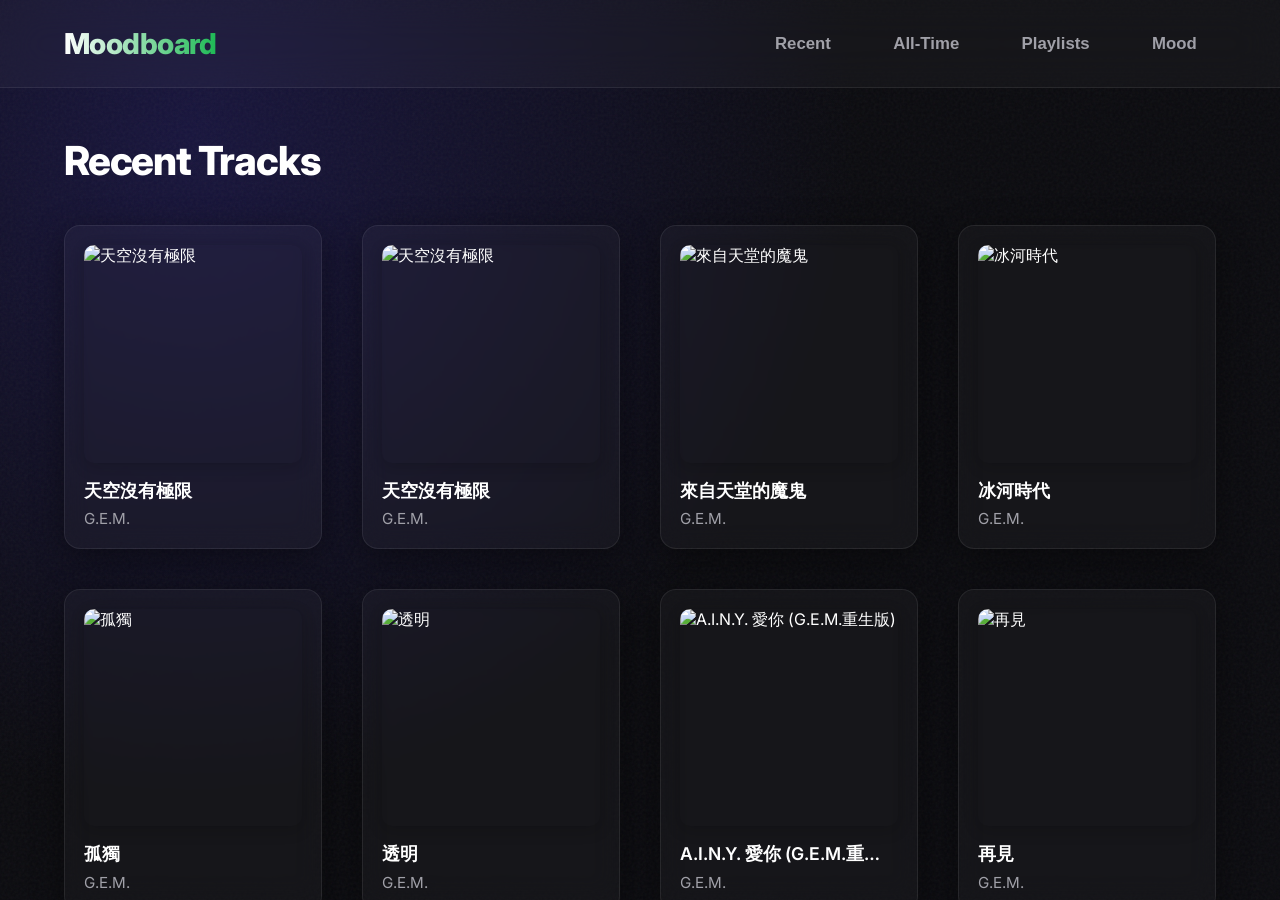
==== index.html @ 0df0f45b "Automated update of index.html" ====
<!DOCTYPE html>
<html lang="en">
<head>
    <meta charset="UTF-8">
    <meta name="viewport" content="width=device-width, initial-scale=1.0">
    <title>Spotify Moodboard</title>
    <link rel="preconnect" href="https://fonts.googleapis.com">
    <link rel="preconnect" href="https://fonts.gstatic.com" crossorigin>
    <link href="https://fonts.googleapis.com/css2?family=Bricolage+Grotesque:opsz,wght@12..96,800&family=Inter:wght@300;400;600;800&display=swap" rel="stylesheet">
    <link rel="stylesheet" href="styles.css">
</head>
<body>
    <div id="aura-bg" class="aura-bg"></div>
    <div class="noise-overlay"></div>

    <div class="app-container">
        <header class="glass-header">
            <h1>Moodboard</h1>
            <nav class="nav-links">
                <button onclick="scrollToSection('recent')">Recent</button>
                <button onclick="scrollToSection('all-time')">All-Time</button>
                <button onclick="scrollToSection('playlists')">Playlists</button>
                <button onclick="scrollToSection('mood')" class="mood-btn">Mood</button>
            </nav>
        </header>

        <main class="carousel-container" id="carousel" onscroll="handleScroll()">
            <!-- Recent Tracks Section -->
            <section class="carousel-section" id="recent">
                <div class="section-content">
                    <h2 class="section-title">Recent Tracks</h2>
                    <div class="grid-container">
                        
                        <a href="https://open.spotify.com/track/4nivAUgvOrWdkv44kjAlxs" target="_blank" class="card glass-card">
                            <div class="card-image">
                                <img src="https://i.scdn.co/image/ab67616d0000b27315d9f5476654a45b1437bd41" alt="天空沒有極限">
                            </div>
                            <div class="card-info">
                                <h3>天空沒有極限</h3>
                                <p>G.E.M.</p>
                            </div>
                        </a>
                        
                        <a href="https://open.spotify.com/track/4nivAUgvOrWdkv44kjAlxs" target="_blank" class="card glass-card">
                            <div class="card-image">
                                <img src="https://i.scdn.co/image/ab67616d0000b27315d9f5476654a45b1437bd41" alt="天空沒有極限">
                            </div>
                            <div class="card-info">
                                <h3>天空沒有極限</h3>
                                <p>G.E.M.</p>
                            </div>
                        </a>
                        
                        <a href="https://open.spotify.com/track/0g2XnkKghVN22yze1gTJzl" target="_blank" class="card glass-card">
                            <div class="card-image">
                                <img src="https://i.scdn.co/image/ab67616d0000b273a40897c721bbc3afded61669" alt="來自天堂的魔鬼">
                            </div>
                            <div class="card-info">
                                <h3>來自天堂的魔鬼</h3>
                                <p>G.E.M.</p>
                            </div>
                        </a>
                        
                        <a href="https://open.spotify.com/track/5wavgUwXeiMoFal1h1AC05" target="_blank" class="card glass-card">
                            <div class="card-image">
                                <img src="https://i.scdn.co/image/ab67616d0000b27315d9f5476654a45b1437bd41" alt="冰河時代">
                            </div>
                            <div class="card-info">
                                <h3>冰河時代</h3>
                                <p>G.E.M.</p>
                            </div>
                        </a>
                        
                        <a href="https://open.spotify.com/track/4blXmxKAgbQwMu3A6jVdEF" target="_blank" class="card glass-card">
                            <div class="card-image">
                                <img src="https://i.scdn.co/image/ab67616d0000b273739572111dcc1fd453ce5849" alt="孤獨">
                            </div>
                            <div class="card-info">
                                <h3>孤獨</h3>
                                <p>G.E.M.</p>
                            </div>
                        </a>
                        
                        <a href="https://open.spotify.com/track/6cCHHwJAI4TEF1eukFeR97" target="_blank" class="card glass-card">
                            <div class="card-image">
                                <img src="https://i.scdn.co/image/ab67616d0000b273a86c7932c5072d2221907af1" alt="透明">
                            </div>
                            <div class="card-info">
                                <h3>透明</h3>
                                <p>G.E.M.</p>
                            </div>
                        </a>
                        
                        <a href="https://open.spotify.com/track/4uGve3vqfumnGsUMtnGumr" target="_blank" class="card glass-card">
                            <div class="card-image">
                                <img src="https://i.scdn.co/image/ab67616d0000b27322801140a531d76dde7739fd" alt="A.I.N.Y. 愛你 (G.E.M.重生版)">
                            </div>
                            <div class="card-info">
                                <h3>A.I.N.Y. 愛你 (G.E.M.重生版)</h3>
                                <p>G.E.M.</p>
                            </div>
                        </a>
                        
                        <a href="https://open.spotify.com/track/5UAGQJmL7Rn4gn7wlkMyqS" target="_blank" class="card glass-card">
                            <div class="card-image">
                                <img src="https://i.scdn.co/image/ab67616d0000b273a40897c721bbc3afded61669" alt="再見">
                            </div>
                            <div class="card-info">
                                <h3>再見</h3>
                                <p>G.E.M.</p>
                            </div>
                        </a>
                        
                        <a href="https://open.spotify.com/track/0MwakDDtNpaMIOmhgvOjtR" target="_blank" class="card glass-card">
                            <div class="card-image">
                                <img src="https://i.scdn.co/image/ab67616d0000b273a40897c721bbc3afded61669" alt="於是">
                            </div>
                            <div class="card-info">
                                <h3>於是</h3>
                                <p>G.E.M.</p>
                            </div>
                        </a>
                        
                        <a href="https://open.spotify.com/track/5wavgUwXeiMoFal1h1AC05" target="_blank" class="card glass-card">
                            <div class="card-image">
                                <img src="https://i.scdn.co/image/ab67616d0000b27315d9f5476654a45b1437bd41" alt="冰河時代">
                            </div>
                            <div class="card-info">
                                <h3>冰河時代</h3>
                                <p>G.E.M.</p>
                            </div>
                        </a>
                        
                    </div>
                </div>
            </section>

            <!-- All-Time Top Tracks Section -->
            <section class="carousel-section" id="all-time">
                <div class="section-content">
                    <h2 class="section-title">All-Time Top Tracks</h2>
                    <div class="grid-container">
                        
                        <a href="https://open.spotify.com/track/1QZ8hDP1vzPzTRifom6rck" target="_blank" class="card glass-card">
                            <div class="card-image">
                                <img src="https://i.scdn.co/image/ab67616d0000b273cdca5324ac76110155df84fc" alt="这世界很美的吧">
                            </div>
                            <div class="card-info">
                                <h3>这世界很美的吧</h3>
                                <p>Zyboy忠宇</p>
                            </div>
                        </a>
                        
                        <a href="https://open.spotify.com/track/6cCHHwJAI4TEF1eukFeR97" target="_blank" class="card glass-card">
                            <div class="card-image">
                                <img src="https://i.scdn.co/image/ab67616d0000b273a86c7932c5072d2221907af1" alt="透明">
                            </div>
                            <div class="card-info">
                                <h3>透明</h3>
                                <p>G.E.M.</p>
                            </div>
                        </a>
                        
                        <a href="https://open.spotify.com/track/3dqQdr919LAhEqn8J1PQ6G" target="_blank" class="card glass-card">
                            <div class="card-image">
                                <img src="https://i.scdn.co/image/ab67616d0000b273d577bf29e957d95eb82405bb" alt="STRANGER I KNOW">
                            </div>
                            <div class="card-info">
                                <h3>STRANGER I KNOW</h3>
                                <p>AJ Vitanza</p>
                            </div>
                        </a>
                        
                        <a href="https://open.spotify.com/track/59IZjbjihzu5wbWKQa3tKS" target="_blank" class="card glass-card">
                            <div class="card-image">
                                <img src="https://i.scdn.co/image/ab67616d0000b2733275d8cfc2a447941ffc600d" alt="desire">
                            </div>
                            <div class="card-info">
                                <h3>desire</h3>
                                <p>bixby</p>
                            </div>
                        </a>
                        
                        <a href="https://open.spotify.com/track/65Wzl9VIDmbFULck1mHWub" target="_blank" class="card glass-card">
                            <div class="card-image">
                                <img src="https://i.scdn.co/image/ab67616d0000b2730fd500b71aa1c90f24817d9c" alt="Rewind">
                            </div>
                            <div class="card-info">
                                <h3>Rewind</h3>
                                <p>高爾宣 OSN</p>
                            </div>
                        </a>
                        
                        <a href="https://open.spotify.com/track/0ryeI8PfGEUoddOf60hh6E" target="_blank" class="card glass-card">
                            <div class="card-image">
                                <img src="https://i.scdn.co/image/ab67616d0000b273256a1e707c4b75c237f127b6" alt="連名帶姓">
                            </div>
                            <div class="card-info">
                                <h3>連名帶姓</h3>
                                <p>en王翊恩</p>
                            </div>
                        </a>
                        
                        <a href="https://open.spotify.com/track/0KWnRv3wxjltYVB3MqjNd2" target="_blank" class="card glass-card">
                            <div class="card-image">
                                <img src="https://i.scdn.co/image/ab67616d0000b273643c4fb91404d250686fa4ed" alt="Without You">
                            </div>
                            <div class="card-info">
                                <h3>Without You</h3>
                                <p>高爾宣 OSN</p>
                            </div>
                        </a>
                        
                        <a href="https://open.spotify.com/track/3pbCk3qgT9IJaEedLlFD5c" target="_blank" class="card glass-card">
                            <div class="card-image">
                                <img src="https://i.scdn.co/image/ab67616d0000b2733f2224d43b6407c276c093f1" alt="Lost">
                            </div>
                            <div class="card-info">
                                <h3>Lost</h3>
                                <p>Keenan Te</p>
                            </div>
                        </a>
                        
                        <a href="https://open.spotify.com/track/6h0fb9hJDFi1RW4lrLs0r0" target="_blank" class="card glass-card">
                            <div class="card-image">
                                <img src="https://i.scdn.co/image/ab6742d3000053b76321b58bd69591fd1fdb5b5a" alt="你沒等我去的舊金山 - Acoustic">
                            </div>
                            <div class="card-info">
                                <h3>你沒等我去的舊金山 - Acoustic</h3>
                                <p>Patrick Brasca, 陳華</p>
                            </div>
                        </a>
                        
                        <a href="https://open.spotify.com/track/4OAuvHryIVv4kMDNSLuPt6" target="_blank" class="card glass-card">
                            <div class="card-image">
                                <img src="https://i.scdn.co/image/ab67616d0000b273318443aab3531a0558e79a4d" alt="Red (Taylor's Version)">
                            </div>
                            <div class="card-info">
                                <h3>Red (Taylor's Version)</h3>
                                <p>Taylor Swift</p>
                            </div>
                        </a>
                        
                    </div>
                </div>
            </section>

            <!-- Playlists Section -->
            <section class="carousel-section" id="playlists">
                <div class="section-content">
                    <div class="section-header" style="display: flex; justify-content: space-between; align-items: center; margin-bottom: 2.5rem;">
                        <h2 class="section-title" style="margin-bottom: 0;">Your Playlists</h2>
                        <label class="toggle-switch-container">
                            <input type="checkbox" id="toggle-third-party" checked onchange="toggleThirdPartyPlaylists()">
                            <div class="toggle-switch"></div>
                            <span>Show Third-Party Playlists</span>
                        </label>
                    </div>
                    <div class="grid-container">
                        
                        <a href="https://open.spotify.com/playlist/5zNJXTTTScXoWbdfD6grqV" target="_blank" class="card glass-card playlist-card ">
                            <div class="card-image">
                                <img src="https://mosaic.scdn.co/640/ab67616d00001e02387444ab2fc1f08dfe7915abab67616d00001e0240d7efd2594a2b6bda60ea18ab67616d00001e026034eda385497f614778f457ab67616d00001e02e467a8e8d7b0aa92d354aa75" alt="4min/km">
                            </div>
                            <div class="card-info">
                                <h3>4min/km</h3>
                                <p>lamkaiyi</p> 
                            </div>
                        </a>
                        
                        <a href="https://open.spotify.com/playlist/0d4PRVtcxAWag46q2fWEqZ" target="_blank" class="card glass-card playlist-card ">
                            <div class="card-image">
                                <img src="https://mosaic.scdn.co/640/ab67616d00001e020605b04d283f4e1012396476ab67616d00001e0216c2a04db9703982ceb2d21fab67616d00001e022cabe0989c63e41d9e26e9f0ab67616d00001e029f9f941d637e298723ba80b7" alt="Live Feels">
                            </div>
                            <div class="card-info">
                                <h3>Live Feels</h3>
                                <p>lamkaiyi</p> 
                            </div>
                        </a>
                        
                        <a href="https://open.spotify.com/playlist/6PycUxQWSpvTSQGP3aZpZ1" target="_blank" class="card glass-card playlist-card ">
                            <div class="card-image">
                                <img src="https://mosaic.scdn.co/640/ab67616d00001e02519839ca24ebd7d6f901858eab67616d00001e025915ddde841ef31fc238e1aaab67616d00001e0268d6c09625a0718ccaf98044ab67616d00001e02cab4454080893e5cba49d552" alt="Hoang">
                            </div>
                            <div class="card-info">
                                <h3>Hoang</h3>
                                <p>lamkaiyi</p> 
                            </div>
                        </a>
                        
                        <a href="https://open.spotify.com/playlist/0gv9fbCCrcRu02MN8RMHKd" target="_blank" class="card glass-card playlist-card third-party-playlist">
                            <div class="card-image">
                                <img src="https://mosaic.scdn.co/640/ab67616d00001e020758d814f7d712dc00eb77ceab67616d00001e021ab75f60a8d6cace39bed18aab67616d00001e029478c87599550dd73bfa7e02ab67616d00001e02b40c5f7f0452fd8ba5966da8" alt="My Shazam Tracks">
                            </div>
                            <div class="card-info">
                                <h3>My Shazam Tracks</h3>
                                <p>lamkaiyi</p> 
                            </div>
                        </a>
                        
                        <a href="https://open.spotify.com/playlist/2MjbxuSzpkp46Pgyn1liB9" target="_blank" class="card glass-card playlist-card ">
                            <div class="card-image">
                                <img src="https://mosaic.scdn.co/640/ab67616d00001e02991f42d615b6fc0a035d0355ab67616d00001e02ab7cd36fe2947ff6e5df1223ab67616d00001e02c608bba44cbcf7058c20cca9ab67616d00001e02cac40dde31b98cb4b327dbe5" alt="Chill vibes ">
                            </div>
                            <div class="card-info">
                                <h3>Chill vibes </h3>
                                <p>lamkaiyi</p> 
                            </div>
                        </a>
                        
                        <a href="https://open.spotify.com/playlist/4EDQpPOaTIlUYmHMgp1xHi" target="_blank" class="card glass-card playlist-card ">
                            <div class="card-image">
                                <img src="https://mosaic.scdn.co/640/ab67616d00001e021a2c11ab9c672a7cf59b52feab67616d00001e02665c61ab2c824f8fbbc2ab21ab67616d00001e026f8f16d23267562707565699ab67616d00001e02e47f7206df5903bfd66958b2" alt="😡">
                            </div>
                            <div class="card-info">
                                <h3>😡</h3>
                                <p>lamkaiyi</p> 
                            </div>
                        </a>
                        
                        <a href="https://open.spotify.com/playlist/4IhWopVN4LWRRZz99WCU4S" target="_blank" class="card glass-card playlist-card ">
                            <div class="card-image">
                                <img src="https://mosaic.scdn.co/640/ab67616d00001e02851dd40309621b0855f165e3ab67616d00001e029d53c77738a9a997c82db315ab67616d00001e02a28dbf237f9ed44a919ab4e7ab67616d00001e02e15f76556627e29800946fc0" alt="Feels">
                            </div>
                            <div class="card-info">
                                <h3>Feels</h3>
                                <p>lamkaiyi</p> 
                            </div>
                        </a>
                        
                        <a href="https://open.spotify.com/playlist/0qsZoOTCR73lr8t2vKb38P" target="_blank" class="card glass-card playlist-card ">
                            <div class="card-image">
                                <img src="https://mosaic.scdn.co/640/ab67616d00001e0205e895059be31891a3e0f01dab67616d00001e021e7c1f167d1a6fdd2d8cab10ab67616d00001e02a3ce9a779e12c842f77ad60eab67616d00001e02d8e5c2ba79fbc0b700662a1c" alt="chinese songs ">
                            </div>
                            <div class="card-info">
                                <h3>chinese songs </h3>
                                <p>lamkaiyi</p> 
                            </div>
                        </a>
                        
                        <a href="https://open.spotify.com/playlist/1YUvp7w9Z5qe75X0q29Tfp" target="_blank" class="card glass-card playlist-card ">
                            <div class="card-image">
                                <img src="https://mosaic.scdn.co/640/ab67616d00001e024ca8d06b996fb365b62d3d9cab67616d00001e026a1cba0e39d52540add955c6ab67616d00001e02956043cfb058f0be93022267ab67616d00001e02b574d4c9929a31926d5faf1b" alt="GYM ">
                            </div>
                            <div class="card-info">
                                <h3>GYM </h3>
                                <p>lamkaiyi</p> 
                            </div>
                        </a>
                        
                        <a href="https://open.spotify.com/playlist/6GC8aas0uMcFNN1tuCSsWp" target="_blank" class="card glass-card playlist-card ">
                            <div class="card-image">
                                <img src="https://mosaic.scdn.co/640/ab67616d00001e022c0e1e9e1fd1e7b132da1606ab67616d00001e0236b5099b9e614214f6919bd9ab67616d00001e02455cc3060b25c1f0015269feab67616d00001e02b9cff3f017498dd08950775c" alt="Tings">
                            </div>
                            <div class="card-info">
                                <h3>Tings</h3>
                                <p>lamkaiyi</p> 
                            </div>
                        </a>
                        
                    </div>
                </div>
            </section>

            <!-- Mood Section -->
            <section class="carousel-section" id="mood">
                <div class="section-content mood-content">
                    <div class="mood-selector">
                        <h2 class="section-title">Recent Tracks</h2>
                    </div>

                    <div class="mood-display">
                        <h2 id="mood-percentage" class="mood-percentage">0%</h2>
                        <h3 id="mood-name" class="mood-name">UNKNOWN</h3>
                        <div id="mood-bars" class="mood-bars">
                            <!-- Bars generated via JS -->
                        </div>
                    </div>
                </div>
            </section>
        </main>
    </div>

    <script>
        const moodData = {"recent": {"dominant": "Happy", "colors": ["#FFB703", "#FB8500"], "percentages": {"Happy": 100, "Chill": 0, "Sad": 0, "Angry": 0}, "max_percentage": 100}};

        function scrollToSection(id) {
            const container = document.getElementById('carousel');
            const section = document.getElementById(id);
            if(container && section) {
                container.scrollTo({
                    left: section.offsetLeft,
                    behavior: 'smooth'
                });
            }
        }

        function toggleThirdPartyPlaylists() {
            const checkbox = document.getElementById('toggle-third-party');
            const thirdPartyCards = document.querySelectorAll('.third-party-playlist');
            thirdPartyCards.forEach(card => {
                if (checkbox.checked) {
                    card.style.display = '';
                } else {
                    card.style.display = 'none';
                }
            });
        }

        function handleScroll() {
            const container = document.getElementById('carousel');
            const moodSection = document.getElementById('mood');
            const auraBg = document.getElementById('aura-bg');
            
            // Check if we are viewing the mood section
            const scrollPos = container.scrollLeft + (container.clientWidth / 2);
            if (scrollPos >= moodSection.offsetLeft) {
                auraBg.classList.add('active');
            } else {
                auraBg.classList.remove('active');
            }
        }

        function updateMood() {
            const data = moodData['recent'];
            
            if (!data) return;

            const auraBg = document.getElementById('aura-bg');
            auraBg.style.setProperty('--aura-c1', data.colors[0]);
            auraBg.style.setProperty('--aura-c2', data.colors[1]);
            
            // Speed depends on emotion (Happy/Angry = fast, Sad/Chill = slow)
            if (data.dominant === 'Happy' || data.dominant === 'Angry') {
                auraBg.style.setProperty('--aura-speed', '4s');
            } else {
                auraBg.style.setProperty('--aura-speed', '12s');
            }

            const maxPct = data.max_percentage != null ? data.max_percentage : 0;
            document.getElementById('mood-percentage').innerText = `${maxPct}%`;
            document.getElementById('mood-name').innerText = (data.dominant || 'UNKNOWN').toUpperCase();

            // Render bars
            const barsContainer = document.getElementById('mood-bars');
            barsContainer.innerHTML = '';
            
            const emotions = ['Happy', 'Chill', 'Sad', 'Angry'];
            emotions.forEach(emo => {
                const pct = data.percentages[emo] || 0;
                const barWrapper = document.createElement('div');
                barWrapper.className = 'mood-bar-wrapper';
                
                const label = document.createElement('span');
                label.innerText = emo.toUpperCase();
                
                const track = document.createElement('div');
                track.className = 'mood-bar-track';
                
                const fill = document.createElement('div');
                fill.className = 'mood-bar-fill';
                fill.style.width = `${pct}%`;
                
                track.appendChild(fill);
                barWrapper.appendChild(label);
                barWrapper.appendChild(track);
                barsContainer.appendChild(barWrapper);
            });
        }

        // Initialize
        document.addEventListener('DOMContentLoaded', () => {
            updateMood();
        });
    </script>
</body>
</html>
---- styles.css ----
:root {
    --bg-color: #0b0b0f;
    --text-primary: #ffffff;
    --text-secondary: #a0a0a8;
    --accent-color: #1db954; /* Spotify green */
    --glass-bg: rgba(255, 255, 255, 0.03);
    --glass-border: rgba(255, 255, 255, 0.08);
    --glass-shadow: 0 8px 32px 0 rgba(0, 0, 0, 0.4);
}

* {
    box-sizing: border-box;
    margin: 0;
    padding: 0;
}

body {
    font-family: 'Inter', sans-serif;
    background-color: var(--bg-color);
    color: var(--text-primary);
    overflow: hidden; /* Lock viewport scroll */
    /* Subtle radial gradient for vibrant dark mode background */
    background: radial-gradient(circle at 15% 15%, #18153d 0%, #0b0b0f 50%, #0b0b0f 100%);
}

.app-container {
    display: flex;
    flex-direction: column;
    height: 100vh;
}

/* Glassmorphism Header */
.glass-header {
    display: flex;
    justify-content: space-between;
    align-items: center;
    padding: 1.5rem 4rem;
    background: var(--glass-bg);
    backdrop-filter: blur(20px);
    -webkit-backdrop-filter: blur(20px);
    border-bottom: 1px solid var(--glass-border);
    z-index: 10;
}

.glass-header h1 {
    font-weight: 800;
    font-size: 1.8rem;
    background: linear-gradient(90deg, #fff, var(--accent-color));
    -webkit-background-clip: text;
    -webkit-text-fill-color: transparent;
    letter-spacing: -0.02em;
}

.nav-links {
    display: flex;
    gap: 1.5rem;
}

.nav-links button {
    background: transparent;
    border: none;
    color: var(--text-secondary);
    font-size: 1.05rem;
    font-weight: 600;
    cursor: pointer;
    padding: 0.6rem 1.2rem;
    border-radius: 20px;
    transition: all 0.3s ease;
}

.nav-links button:hover {
    color: var(--text-primary);
    background: rgba(255, 255, 255, 0.08);
}

/* Horizontal Scrolling Carousel */
.carousel-container {
    display: flex;
    flex: 1;
    overflow-x: auto;
    overflow-y: hidden;
    scroll-snap-type: x mandatory;
    scroll-behavior: smooth;
    scrollbar-width: none; /* Firefox */
    -ms-overflow-style: none; /* IE/Edge */
}

.carousel-container::-webkit-scrollbar {
    display: none; /* Chrome/Safari */
}

.carousel-section {
    min-width: 100vw;
    scroll-snap-align: start;
    display: flex;
    justify-content: center;
    position: relative;
    /* Section internal scrolling */
    overflow-y: auto;
    scrollbar-width: thin;
    scrollbar-color: var(--glass-border) transparent;
}

.section-content {
    width: 100%;
    max-width: 1400px;
    padding: 3rem 4rem 6rem;
}

.section-title {
    font-size: 2.5rem;
    font-weight: 800;
    margin-bottom: 2.5rem;
    letter-spacing: -0.03em;
}

/* Glassmorphic Cards Grid */
.grid-container {
    display: grid;
    grid-template-columns: repeat(auto-fill, minmax(240px, 1fr));
    gap: 2.5rem;
}

/* Card Styling & Hover Micro-animations */
.glass-card {
    text-decoration: none;
    color: inherit;
    background: var(--glass-bg);
    border: 1px solid var(--glass-border);
    border-radius: 16px;
    padding: 1.2rem;
    backdrop-filter: blur(12px);
    -webkit-backdrop-filter: blur(12px);
    box-shadow: var(--glass-shadow);
    transition: transform 0.4s cubic-bezier(0.175, 0.885, 0.32, 1.275), 
                box-shadow 0.4s ease, 
                border-color 0.4s ease;
    display: flex;
    flex-direction: column;
    gap: 1rem;
}

.glass-card:hover {
    transform: translateY(-12px) scale(1.02);
    box-shadow: 0 20px 40px rgba(29, 185, 84, 0.15);
    border-color: rgba(29, 185, 84, 0.4);
}

.card-image {
    width: 100%;
    aspect-ratio: 1 / 1;
    border-radius: 10px;
    overflow: hidden;
    position: relative;
    box-shadow: 0 4px 15px rgba(0, 0, 0, 0.2);
}

.card-image img {
    width: 100%;
    height: 100%;
    object-fit: cover;
    transition: transform 0.6s ease;
}

.glass-card:hover .card-image img {
    transform: scale(1.08);
}

.card-info {
    display: flex;
    flex-direction: column;
    gap: 0.4rem;
}

.card-info h3 {
    font-size: 1.1rem;
    font-weight: 600;
    white-space: nowrap;
    overflow: hidden;
    text-overflow: ellipsis;
}

.card-info p {
    font-size: 0.95rem;
    color: var(--text-secondary);
    white-space: nowrap;
    overflow: hidden;
    text-overflow: ellipsis;
}

/* Toggle Switch Styling */
.toggle-switch-container {
    display: flex;
    align-items: center;
    gap: 0.8rem;
    cursor: pointer;
    font-size: 0.95rem;
    color: var(--text-secondary);
    user-select: none;
    transition: color 0.3s ease;
}

.toggle-switch-container:hover {
    color: var(--text-primary);
}

.toggle-switch {
    position: relative;
    width: 46px;
    height: 24px;
    background: rgba(255, 255, 255, 0.1);
    border-radius: 12px;
    transition: background 0.3s ease;
    border: 1px solid var(--glass-border);
}

.toggle-switch::after {
    content: '';
    position: absolute;
    top: 2px;
    left: 2px;
    width: 18px;
    height: 18px;
    background: #fff;
    border-radius: 50%;
    transition: transform 0.3s cubic-bezier(0.175, 0.885, 0.32, 1.275);
}

input[type="checkbox"] {
    display: none;
}

input[type="checkbox"]:checked + .toggle-switch {
    background: var(--accent-color);
    border-color: var(--accent-color);
}

input[type="checkbox"]:checked + .toggle-switch::after {
    transform: translateX(22px);
}

/* Cinematic Aura Background */
.aura-bg {
    position: fixed;
    top: 0;
    left: 0;
    width: 100vw;
    height: 100vh;
    z-index: -2;
    opacity: 0;
    transition: opacity 1.5s ease, background-image 2s ease;
    background-image: radial-gradient(circle at 50% 50%, var(--aura-c1, #000) 0%, var(--aura-c2, #000) 50%, #0b0b0f 100%);
    filter: blur(80px);
    animation: aura-breathe var(--aura-speed, 8s) infinite alternate ease-in-out;
}
.aura-bg.active {
    opacity: 0.8;
}

@keyframes aura-breathe {
    0% { transform: scale(1) translate(0, 0); }
    100% { transform: scale(1.2) translate(5%, 5%); }
}

.noise-overlay {
    position: fixed;
    top: 0;
    left: 0;
    width: 100vw;
    height: 100vh;
    z-index: -1;
    opacity: 0.05;
    pointer-events: none;
    background-image: url("data:image/svg+xml,%3Csvg viewBox='0 0 400 400' xmlns='http://www.w3.org/2000/svg'%3E%3Cfilter id='noiseFilter'%3E%3CfeTurbulence type='fractalNoise' baseFrequency='0.8' numOctaves='3' stitchTiles='stitch'/%3E%3C/filter%3E%3Crect width='100%25' height='100%25' filter='url(%23noiseFilter)'/%3E%3C/svg%3E");
}

/* Mood UI Elements */
.mood-content {
    display: flex;
    flex-direction: column;
    align-items: center;
    justify-content: center;
    gap: 4rem;
    height: 100%;
    padding-top: 2rem;
}

.mood-selector {
    position: relative;
}

.mood-selector select {
    appearance: none;
    background: rgba(0, 0, 0, 0.4);
    border: 1px solid var(--glass-border);
    color: white;
    font-family: 'Inter', sans-serif;
    font-size: 1.1rem;
    font-weight: 600;
    padding: 0.8rem 3rem 0.8rem 1.5rem;
    border-radius: 30px;
    backdrop-filter: blur(10px);
    cursor: pointer;
    outline: none;
    transition: all 0.3s ease;
}

.mood-selector::after {
    content: '▼';
    position: absolute;
    right: 1.2rem;
    top: 50%;
    transform: translateY(-50%);
    pointer-events: none;
    font-size: 0.8rem;
    opacity: 0.7;
}

.mood-selector select:hover {
    background: rgba(255,255,255,0.1);
}

.mood-display {
    display: flex;
    flex-direction: column;
    align-items: center;
    gap: 0.5rem;
}

.mood-percentage {
    font-family: 'Bricolage Grotesque', sans-serif;
    font-size: 10rem;
    line-height: 1;
    font-weight: 800;
    letter-spacing: -0.05em;
    text-shadow: 0 10px 40px rgba(0,0,0,0.5);
    margin: 0;
}

.mood-name {
    font-family: 'Inter', sans-serif;
    font-size: 1.5rem;
    letter-spacing: 0.4em;
    font-weight: 400;
    opacity: 0.9;
    margin: 0;
}

.mood-bars {
    margin-top: 3rem;
    display: flex;
    flex-direction: column;
    gap: 1.2rem;
    width: 100%;
    min-width: 400px;
}

.mood-bar-wrapper {
    display: flex;
    align-items: center;
    gap: 1rem;
}

.mood-bar-wrapper span {
    width: 70px;
    font-weight: 600;
    font-size: 0.85rem;
    letter-spacing: 0.1em;
    text-align: right;
    opacity: 0.7;
}

.mood-bar-track {
    flex: 1;
    height: 4px;
    background: rgba(255,255,255,0.15);
    border-radius: 2px;
    overflow: hidden;
}

.mood-bar-fill {
    height: 100%;
    background: white;
    border-radius: 2px;
    transition: width 1.2s cubic-bezier(0.175, 0.885, 0.32, 1.275);
}
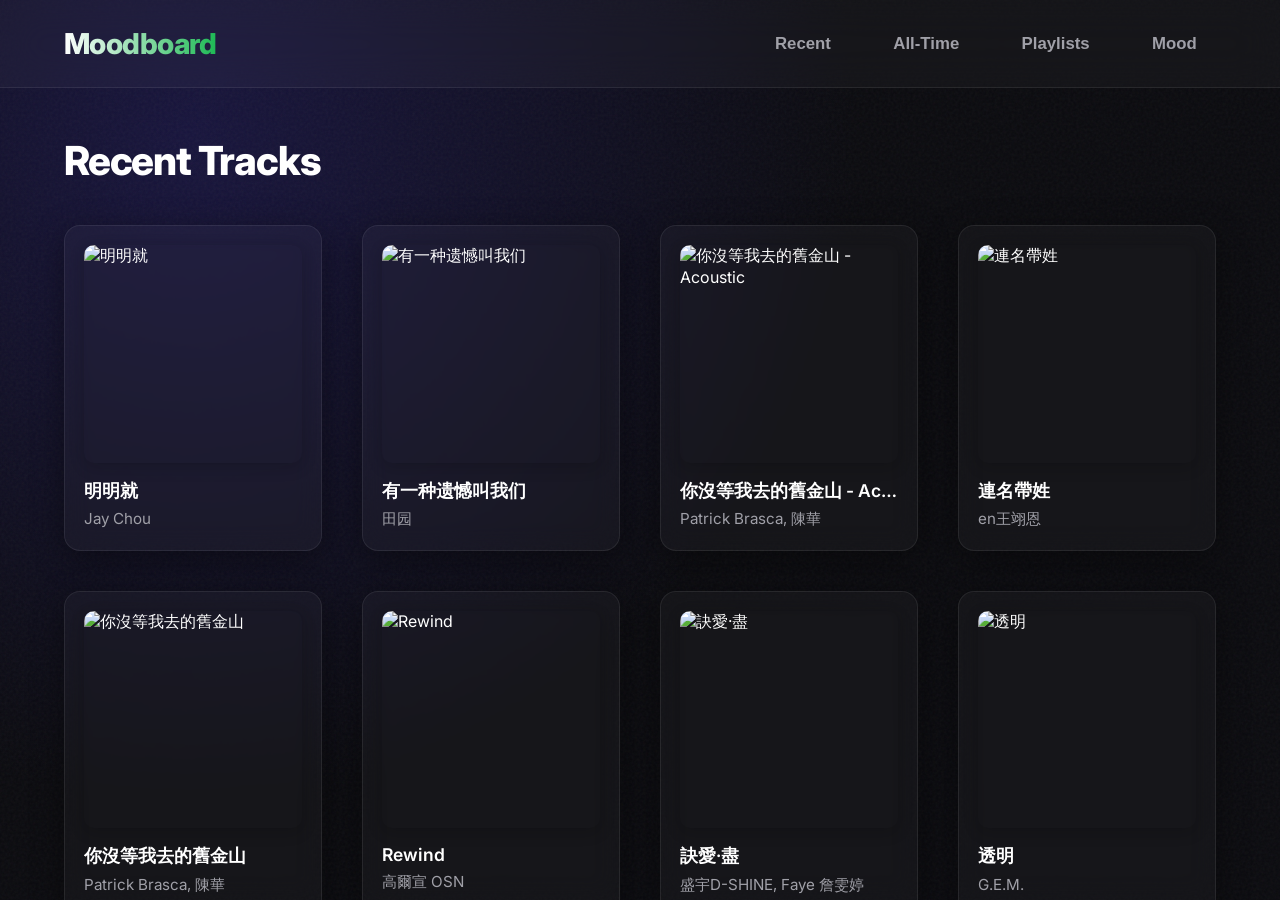
==== commit 4facc1f7: "Automated update of index.html" ====
--- a/index.html
+++ b/index.html
@@ -31,53 +31,73 @@
                     <h2 class="section-title">Recent Tracks</h2>
                     <div class="grid-container">
                         
-                        <a href="https://open.spotify.com/track/4nivAUgvOrWdkv44kjAlxs" target="_blank" class="card glass-card">
-                            <div class="card-image">
-                                <img src="https://i.scdn.co/image/ab67616d0000b27315d9f5476654a45b1437bd41" alt="天空沒有極限">
-                            </div>
-                            <div class="card-info">
-                                <h3>天空沒有極限</h3>
-                                <p>G.E.M.</p>
-                            </div>
-                        </a>
-                        
-                        <a href="https://open.spotify.com/track/4nivAUgvOrWdkv44kjAlxs" target="_blank" class="card glass-card">
-                            <div class="card-image">
-                                <img src="https://i.scdn.co/image/ab67616d0000b27315d9f5476654a45b1437bd41" alt="天空沒有極限">
-                            </div>
-                            <div class="card-info">
-                                <h3>天空沒有極限</h3>
-                                <p>G.E.M.</p>
-                            </div>
-                        </a>
-                        
-                        <a href="https://open.spotify.com/track/0g2XnkKghVN22yze1gTJzl" target="_blank" class="card glass-card">
-                            <div class="card-image">
-                                <img src="https://i.scdn.co/image/ab67616d0000b273a40897c721bbc3afded61669" alt="來自天堂的魔鬼">
-                            </div>
-                            <div class="card-info">
-                                <h3>來自天堂的魔鬼</h3>
-                                <p>G.E.M.</p>
-                            </div>
-                        </a>
-                        
-                        <a href="https://open.spotify.com/track/5wavgUwXeiMoFal1h1AC05" target="_blank" class="card glass-card">
-                            <div class="card-image">
-                                <img src="https://i.scdn.co/image/ab67616d0000b27315d9f5476654a45b1437bd41" alt="冰河時代">
-                            </div>
-                            <div class="card-info">
-                                <h3>冰河時代</h3>
-                                <p>G.E.M.</p>
-                            </div>
-                        </a>
-                        
-                        <a href="https://open.spotify.com/track/4blXmxKAgbQwMu3A6jVdEF" target="_blank" class="card glass-card">
-                            <div class="card-image">
-                                <img src="https://i.scdn.co/image/ab67616d0000b273739572111dcc1fd453ce5849" alt="孤獨">
-                            </div>
-                            <div class="card-info">
-                                <h3>孤獨</h3>
-                                <p>G.E.M.</p>
+                        <a href="https://open.spotify.com/track/2zB7NKVnzRh7xSUSPLErFr" target="_blank" class="card glass-card">
+                            <div class="card-image">
+                                <img src="https://i.scdn.co/image/ab67616d0000b2734fe242989071952f392b53ab" alt="明明就">
+                            </div>
+                            <div class="card-info">
+                                <h3>明明就</h3>
+                                <p>Jay Chou</p>
+                            </div>
+                        </a>
+                        
+                        <a href="https://open.spotify.com/track/2lJKw8pv3MhggQ0bkpYlDj" target="_blank" class="card glass-card">
+                            <div class="card-image">
+                                <img src="https://i.scdn.co/image/ab67616d0000b2736daff6d1937da33d4f4ec8e4" alt="有一种遗憾叫我们">
+                            </div>
+                            <div class="card-info">
+                                <h3>有一种遗憾叫我们</h3>
+                                <p>田园</p>
+                            </div>
+                        </a>
+                        
+                        <a href="https://open.spotify.com/track/0uNaDoR9lIYlhQMR2exuJk" target="_blank" class="card glass-card">
+                            <div class="card-image">
+                                <img src="https://i.scdn.co/image/ab67616d0000b27306f890022e1559ad4c330748" alt="你沒等我去的舊金山 - Acoustic">
+                            </div>
+                            <div class="card-info">
+                                <h3>你沒等我去的舊金山 - Acoustic</h3>
+                                <p>Patrick Brasca, 陳華</p>
+                            </div>
+                        </a>
+                        
+                        <a href="https://open.spotify.com/track/0ryeI8PfGEUoddOf60hh6E" target="_blank" class="card glass-card">
+                            <div class="card-image">
+                                <img src="https://i.scdn.co/image/ab67616d0000b273256a1e707c4b75c237f127b6" alt="連名帶姓">
+                            </div>
+                            <div class="card-info">
+                                <h3>連名帶姓</h3>
+                                <p>en王翊恩</p>
+                            </div>
+                        </a>
+                        
+                        <a href="https://open.spotify.com/track/1aNVW0fujBVx7JTorTO1jn" target="_blank" class="card glass-card">
+                            <div class="card-image">
+                                <img src="https://i.scdn.co/image/ab67616d0000b273dfcca23f2cfbd4e1fc6bce83" alt="你沒等我去的舊金山">
+                            </div>
+                            <div class="card-info">
+                                <h3>你沒等我去的舊金山</h3>
+                                <p>Patrick Brasca, 陳華</p>
+                            </div>
+                        </a>
+                        
+                        <a href="https://open.spotify.com/track/65Wzl9VIDmbFULck1mHWub" target="_blank" class="card glass-card">
+                            <div class="card-image">
+                                <img src="https://i.scdn.co/image/ab67616d0000b2730fd500b71aa1c90f24817d9c" alt="Rewind">
+                            </div>
+                            <div class="card-info">
+                                <h3>Rewind</h3>
+                                <p>高爾宣 OSN</p>
+                            </div>
+                        </a>
+                        
+                        <a href="https://open.spotify.com/track/4hm6QQ4G0F2EunanpKDt7S" target="_blank" class="card glass-card">
+                            <div class="card-image">
+                                <img src="https://i.scdn.co/image/ab67616d0000b273016e797b9a044c3cef63e26f" alt="訣愛·盡">
+                            </div>
+                            <div class="card-info">
+                                <h3>訣愛·盡</h3>
+                                <p>盛宇D-SHINE, Faye 詹雯婷</p>
                             </div>
                         </a>
                         
@@ -91,43 +111,23 @@
                             </div>
                         </a>
                         
-                        <a href="https://open.spotify.com/track/4uGve3vqfumnGsUMtnGumr" target="_blank" class="card glass-card">
-                            <div class="card-image">
-                                <img src="https://i.scdn.co/image/ab67616d0000b27322801140a531d76dde7739fd" alt="A.I.N.Y. 愛你 (G.E.M.重生版)">
-                            </div>
-                            <div class="card-info">
-                                <h3>A.I.N.Y. 愛你 (G.E.M.重生版)</h3>
-                                <p>G.E.M.</p>
-                            </div>
-                        </a>
-                        
-                        <a href="https://open.spotify.com/track/5UAGQJmL7Rn4gn7wlkMyqS" target="_blank" class="card glass-card">
-                            <div class="card-image">
-                                <img src="https://i.scdn.co/image/ab67616d0000b273a40897c721bbc3afded61669" alt="再見">
-                            </div>
-                            <div class="card-info">
-                                <h3>再見</h3>
-                                <p>G.E.M.</p>
-                            </div>
-                        </a>
-                        
-                        <a href="https://open.spotify.com/track/0MwakDDtNpaMIOmhgvOjtR" target="_blank" class="card glass-card">
-                            <div class="card-image">
-                                <img src="https://i.scdn.co/image/ab67616d0000b273a40897c721bbc3afded61669" alt="於是">
-                            </div>
-                            <div class="card-info">
-                                <h3>於是</h3>
-                                <p>G.E.M.</p>
-                            </div>
-                        </a>
-                        
-                        <a href="https://open.spotify.com/track/5wavgUwXeiMoFal1h1AC05" target="_blank" class="card glass-card">
-                            <div class="card-image">
-                                <img src="https://i.scdn.co/image/ab67616d0000b27315d9f5476654a45b1437bd41" alt="冰河時代">
-                            </div>
-                            <div class="card-info">
-                                <h3>冰河時代</h3>
-                                <p>G.E.M.</p>
+                        <a href="https://open.spotify.com/track/1hCzXOjE5vJcLWlbbyIMZ1" target="_blank" class="card glass-card">
+                            <div class="card-image">
+                                <img src="https://i.scdn.co/image/ab67616d0000b273ef46540e6a4d421f018bcaf4" alt="还是会想你">
+                            </div>
+                            <div class="card-info">
+                                <h3>还是会想你</h3>
+                                <p>林達浪, h3R3</p>
+                            </div>
+                        </a>
+                        
+                        <a href="https://open.spotify.com/track/4YCmILryLnt7lONDKV8PiU" target="_blank" class="card glass-card">
+                            <div class="card-image">
+                                <img src="https://i.scdn.co/image/ab67616d0000b2737c593c2f436276aeffb5b501" alt="7% 2.0">
+                            </div>
+                            <div class="card-info">
+                                <h3>7% 2.0</h3>
+                                <p>XMASwu吴骜</p>
                             </div>
                         </a>
                         
@@ -382,7 +382,7 @@
     </div>
 
     <script>
-        const moodData = {"recent": {"dominant": "Happy", "colors": ["#FFB703", "#FB8500"], "percentages": {"Happy": 100, "Chill": 0, "Sad": 0, "Angry": 0}, "max_percentage": 100}};
+        const moodData = {"recent": {"dominant": "Happy", "colors": ["#FFB703", "#FB8500"], "percentages": {"Happy": 54, "Chill": 36, "Sad": 0, "Angry": 9}, "max_percentage": 54}};
 
         function scrollToSection(id) {
             const container = document.getElementById('carousel');
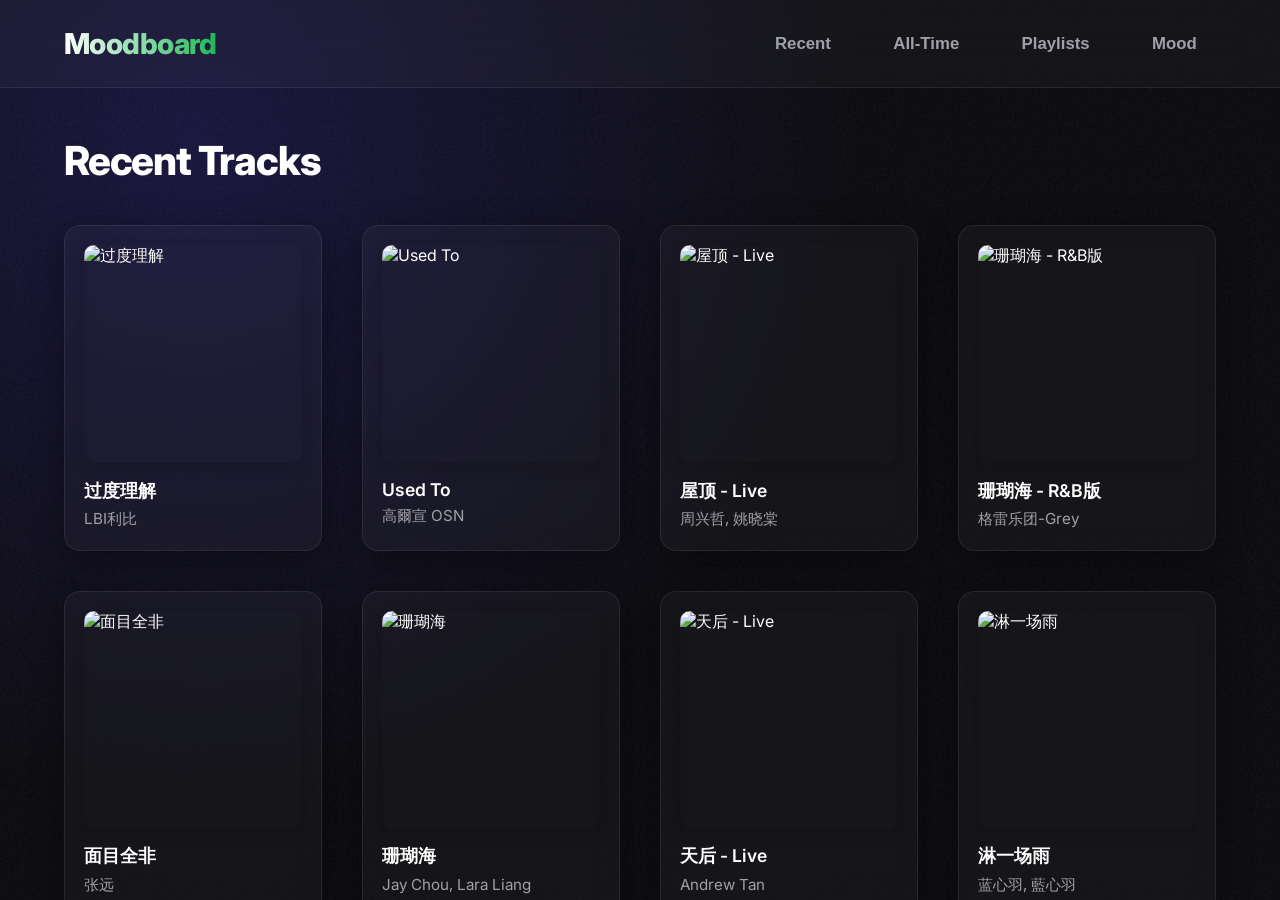
==== commit b52cd046: "Automated update of index.html" ====
--- a/index.html
+++ b/index.html
@@ -31,103 +31,103 @@
                     <h2 class="section-title">Recent Tracks</h2>
                     <div class="grid-container">
                         
-                        <a href="https://open.spotify.com/track/2zB7NKVnzRh7xSUSPLErFr" target="_blank" class="card glass-card">
-                            <div class="card-image">
-                                <img src="https://i.scdn.co/image/ab67616d0000b2734fe242989071952f392b53ab" alt="明明就">
-                            </div>
-                            <div class="card-info">
-                                <h3>明明就</h3>
+                        <a href="https://open.spotify.com/track/2y2GJcFZWoL5j4eSRA2wJD" target="_blank" class="card glass-card">
+                            <div class="card-image">
+                                <img src="https://i.scdn.co/image/ab67616d0000b273f985088a565e045fb096897b" alt="过度理解">
+                            </div>
+                            <div class="card-info">
+                                <h3>过度理解</h3>
+                                <p>LBI利比</p>
+                            </div>
+                        </a>
+                        
+                        <a href="https://open.spotify.com/track/3ppZXxT9ICn1qq69873y50" target="_blank" class="card glass-card">
+                            <div class="card-image">
+                                <img src="https://i.scdn.co/image/ab67616d0000b273778ba6d33e2704ad03461484" alt="Used To">
+                            </div>
+                            <div class="card-info">
+                                <h3>Used To</h3>
+                                <p>高爾宣 OSN</p>
+                            </div>
+                        </a>
+                        
+                        <a href="https://open.spotify.com/track/7eedk3Z27K6MCfMn6w3Cu0" target="_blank" class="card glass-card">
+                            <div class="card-image">
+                                <img src="https://i.scdn.co/image/ab67616d0000b273097f0cc328d6aaa149ffc1b4" alt="屋顶 - Live">
+                            </div>
+                            <div class="card-info">
+                                <h3>屋顶 - Live</h3>
+                                <p>周兴哲, 姚晓棠</p>
+                            </div>
+                        </a>
+                        
+                        <a href="https://open.spotify.com/track/69sJObVJSU72spnSx9cWla" target="_blank" class="card glass-card">
+                            <div class="card-image">
+                                <img src="https://i.scdn.co/image/ab67616d0000b273b426d18785db16ec58e2b475" alt="珊瑚海 - R&B版">
+                            </div>
+                            <div class="card-info">
+                                <h3>珊瑚海 - R&B版</h3>
+                                <p>格雷乐团-Grey</p>
+                            </div>
+                        </a>
+                        
+                        <a href="https://open.spotify.com/track/1nQwJRjuAyP87l0jM1uX1a" target="_blank" class="card glass-card">
+                            <div class="card-image">
+                                <img src="https://i.scdn.co/image/ab67616d0000b273bf694ef65db500c3f372d7f6" alt="面目全非">
+                            </div>
+                            <div class="card-info">
+                                <h3>面目全非</h3>
+                                <p>张远</p>
+                            </div>
+                        </a>
+                        
+                        <a href="https://open.spotify.com/track/3Qj9Fy8BPbWmICTiNkuqB7" target="_blank" class="card glass-card">
+                            <div class="card-image">
+                                <img src="https://i.scdn.co/image/ab67616d0000b2732642de36b3fed494f653b015" alt="珊瑚海">
+                            </div>
+                            <div class="card-info">
+                                <h3>珊瑚海</h3>
+                                <p>Jay Chou, Lara Liang</p>
+                            </div>
+                        </a>
+                        
+                        <a href="https://open.spotify.com/track/7I8GooDYehpfB1LNP9iQgU" target="_blank" class="card glass-card">
+                            <div class="card-image">
+                                <img src="https://i.scdn.co/image/ab67616d0000b2733025f1bfa51bb4df1e94132d" alt="天后 - Live">
+                            </div>
+                            <div class="card-info">
+                                <h3>天后 - Live</h3>
+                                <p>Andrew Tan</p>
+                            </div>
+                        </a>
+                        
+                        <a href="https://open.spotify.com/track/4EyMYDoUS8u85sL1cq52gf" target="_blank" class="card glass-card">
+                            <div class="card-image">
+                                <img src="https://i.scdn.co/image/ab67616d0000b2738a266b425fc53e079154eaa1" alt="淋一场雨">
+                            </div>
+                            <div class="card-info">
+                                <h3>淋一场雨</h3>
+                                <p>蓝心羽, 藍心羽</p>
+                            </div>
+                        </a>
+                        
+                        <a href="https://open.spotify.com/track/77jIEebt4z9WzaI6LsntDG" target="_blank" class="card glass-card">
+                            <div class="card-image">
+                                <img src="https://i.scdn.co/image/ab67616d0000b2733c4d0dbbc1022845a9a6ecd4" alt="不能說的秘密">
+                            </div>
+                            <div class="card-info">
+                                <h3>不能說的秘密</h3>
                                 <p>Jay Chou</p>
                             </div>
                         </a>
                         
-                        <a href="https://open.spotify.com/track/2lJKw8pv3MhggQ0bkpYlDj" target="_blank" class="card glass-card">
-                            <div class="card-image">
-                                <img src="https://i.scdn.co/image/ab67616d0000b2736daff6d1937da33d4f4ec8e4" alt="有一种遗憾叫我们">
-                            </div>
-                            <div class="card-info">
-                                <h3>有一种遗憾叫我们</h3>
-                                <p>田园</p>
-                            </div>
-                        </a>
-                        
-                        <a href="https://open.spotify.com/track/0uNaDoR9lIYlhQMR2exuJk" target="_blank" class="card glass-card">
-                            <div class="card-image">
-                                <img src="https://i.scdn.co/image/ab67616d0000b27306f890022e1559ad4c330748" alt="你沒等我去的舊金山 - Acoustic">
-                            </div>
-                            <div class="card-info">
-                                <h3>你沒等我去的舊金山 - Acoustic</h3>
-                                <p>Patrick Brasca, 陳華</p>
-                            </div>
-                        </a>
-                        
-                        <a href="https://open.spotify.com/track/0ryeI8PfGEUoddOf60hh6E" target="_blank" class="card glass-card">
-                            <div class="card-image">
-                                <img src="https://i.scdn.co/image/ab67616d0000b273256a1e707c4b75c237f127b6" alt="連名帶姓">
-                            </div>
-                            <div class="card-info">
-                                <h3>連名帶姓</h3>
-                                <p>en王翊恩</p>
-                            </div>
-                        </a>
-                        
-                        <a href="https://open.spotify.com/track/1aNVW0fujBVx7JTorTO1jn" target="_blank" class="card glass-card">
-                            <div class="card-image">
-                                <img src="https://i.scdn.co/image/ab67616d0000b273dfcca23f2cfbd4e1fc6bce83" alt="你沒等我去的舊金山">
-                            </div>
-                            <div class="card-info">
-                                <h3>你沒等我去的舊金山</h3>
-                                <p>Patrick Brasca, 陳華</p>
-                            </div>
-                        </a>
-                        
-                        <a href="https://open.spotify.com/track/65Wzl9VIDmbFULck1mHWub" target="_blank" class="card glass-card">
-                            <div class="card-image">
-                                <img src="https://i.scdn.co/image/ab67616d0000b2730fd500b71aa1c90f24817d9c" alt="Rewind">
-                            </div>
-                            <div class="card-info">
-                                <h3>Rewind</h3>
-                                <p>高爾宣 OSN</p>
-                            </div>
-                        </a>
-                        
-                        <a href="https://open.spotify.com/track/4hm6QQ4G0F2EunanpKDt7S" target="_blank" class="card glass-card">
-                            <div class="card-image">
-                                <img src="https://i.scdn.co/image/ab67616d0000b273016e797b9a044c3cef63e26f" alt="訣愛·盡">
-                            </div>
-                            <div class="card-info">
-                                <h3>訣愛·盡</h3>
-                                <p>盛宇D-SHINE, Faye 詹雯婷</p>
-                            </div>
-                        </a>
-                        
-                        <a href="https://open.spotify.com/track/6cCHHwJAI4TEF1eukFeR97" target="_blank" class="card glass-card">
-                            <div class="card-image">
-                                <img src="https://i.scdn.co/image/ab67616d0000b273a86c7932c5072d2221907af1" alt="透明">
-                            </div>
-                            <div class="card-info">
-                                <h3>透明</h3>
-                                <p>G.E.M.</p>
-                            </div>
-                        </a>
-                        
-                        <a href="https://open.spotify.com/track/1hCzXOjE5vJcLWlbbyIMZ1" target="_blank" class="card glass-card">
-                            <div class="card-image">
-                                <img src="https://i.scdn.co/image/ab67616d0000b273ef46540e6a4d421f018bcaf4" alt="还是会想你">
-                            </div>
-                            <div class="card-info">
-                                <h3>还是会想你</h3>
-                                <p>林達浪, h3R3</p>
-                            </div>
-                        </a>
-                        
-                        <a href="https://open.spotify.com/track/4YCmILryLnt7lONDKV8PiU" target="_blank" class="card glass-card">
-                            <div class="card-image">
-                                <img src="https://i.scdn.co/image/ab67616d0000b2737c593c2f436276aeffb5b501" alt="7% 2.0">
-                            </div>
-                            <div class="card-info">
-                                <h3>7% 2.0</h3>
-                                <p>XMASwu吴骜</p>
+                        <a href="https://open.spotify.com/track/1oIIg8CGkGCvLrAGF416En" target="_blank" class="card glass-card">
+                            <div class="card-image">
+                                <img src="https://i.scdn.co/image/ab67616d0000b2732cabe0989c63e41d9e26e9f0" alt="暮色回响 - Live">
+                            </div>
+                            <div class="card-info">
+                                <h3>暮色回响 - Live</h3>
+                                <p>Zhang Bichen, 李承铉</p>
                             </div>
                         </a>
                         
@@ -382,7 +382,7 @@
     </div>
 
     <script>
-        const moodData = {"recent": {"dominant": "Happy", "colors": ["#FFB703", "#FB8500"], "percentages": {"Happy": 54, "Chill": 36, "Sad": 0, "Angry": 9}, "max_percentage": 54}};
+        const moodData = {"recent": {"dominant": "Happy", "colors": ["#FFB703", "#FB8500"], "percentages": {"Happy": 75, "Chill": 25, "Sad": 0, "Angry": 0}, "max_percentage": 75}};
 
         function scrollToSection(id) {
             const container = document.getElementById('carousel');
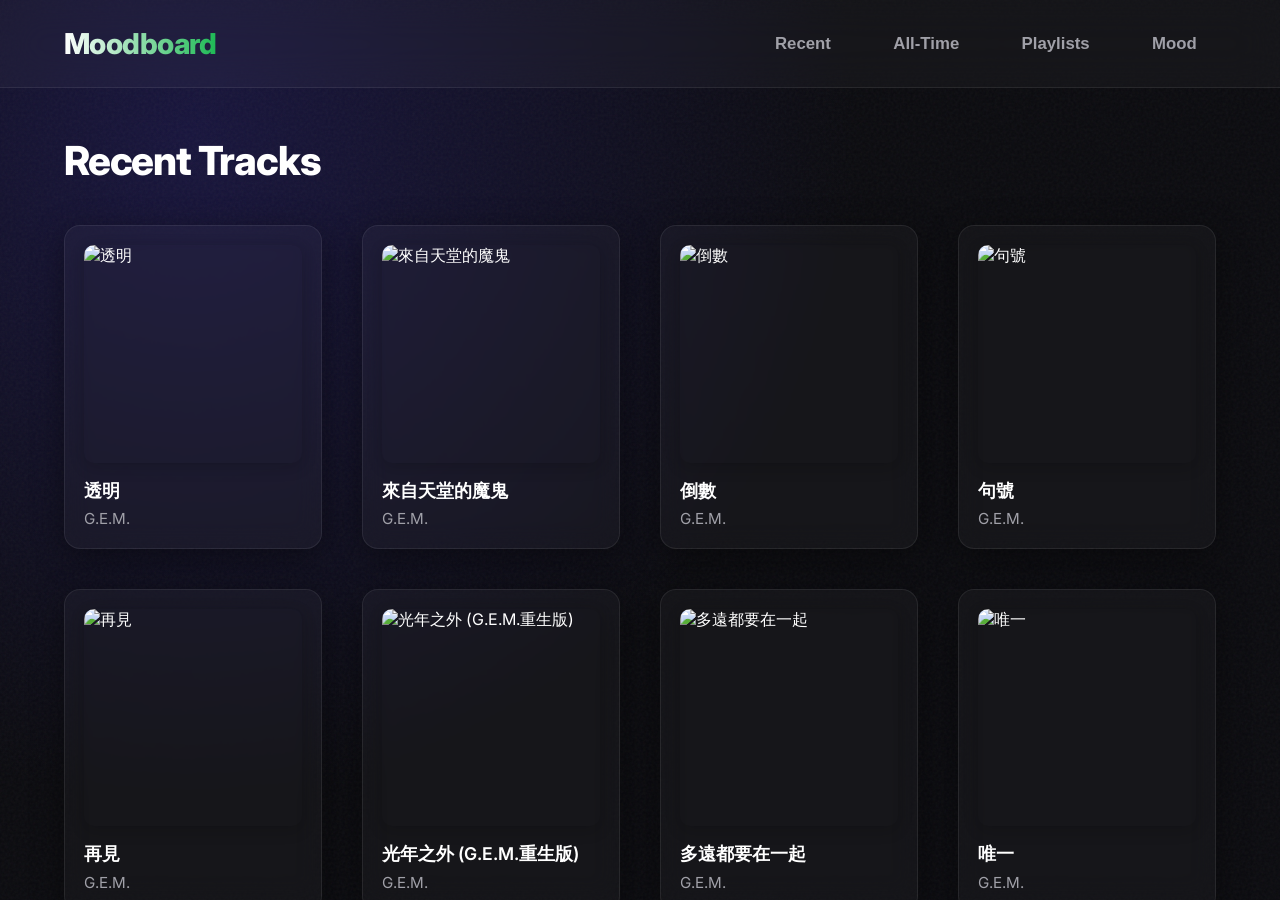
==== commit 0bdc8f28: "Automated update of index.html" ====
--- a/index.html
+++ b/index.html
@@ -31,103 +31,103 @@
                     <h2 class="section-title">Recent Tracks</h2>
                     <div class="grid-container">
                         
-                        <a href="https://open.spotify.com/track/2y2GJcFZWoL5j4eSRA2wJD" target="_blank" class="card glass-card">
-                            <div class="card-image">
-                                <img src="https://i.scdn.co/image/ab67616d0000b273f985088a565e045fb096897b" alt="过度理解">
-                            </div>
-                            <div class="card-info">
-                                <h3>过度理解</h3>
-                                <p>LBI利比</p>
-                            </div>
-                        </a>
-                        
-                        <a href="https://open.spotify.com/track/3ppZXxT9ICn1qq69873y50" target="_blank" class="card glass-card">
-                            <div class="card-image">
-                                <img src="https://i.scdn.co/image/ab67616d0000b273778ba6d33e2704ad03461484" alt="Used To">
-                            </div>
-                            <div class="card-info">
-                                <h3>Used To</h3>
-                                <p>高爾宣 OSN</p>
-                            </div>
-                        </a>
-                        
-                        <a href="https://open.spotify.com/track/7eedk3Z27K6MCfMn6w3Cu0" target="_blank" class="card glass-card">
-                            <div class="card-image">
-                                <img src="https://i.scdn.co/image/ab67616d0000b273097f0cc328d6aaa149ffc1b4" alt="屋顶 - Live">
-                            </div>
-                            <div class="card-info">
-                                <h3>屋顶 - Live</h3>
-                                <p>周兴哲, 姚晓棠</p>
-                            </div>
-                        </a>
-                        
-                        <a href="https://open.spotify.com/track/69sJObVJSU72spnSx9cWla" target="_blank" class="card glass-card">
-                            <div class="card-image">
-                                <img src="https://i.scdn.co/image/ab67616d0000b273b426d18785db16ec58e2b475" alt="珊瑚海 - R&B版">
-                            </div>
-                            <div class="card-info">
-                                <h3>珊瑚海 - R&B版</h3>
-                                <p>格雷乐团-Grey</p>
-                            </div>
-                        </a>
-                        
-                        <a href="https://open.spotify.com/track/1nQwJRjuAyP87l0jM1uX1a" target="_blank" class="card glass-card">
-                            <div class="card-image">
-                                <img src="https://i.scdn.co/image/ab67616d0000b273bf694ef65db500c3f372d7f6" alt="面目全非">
-                            </div>
-                            <div class="card-info">
-                                <h3>面目全非</h3>
-                                <p>张远</p>
-                            </div>
-                        </a>
-                        
-                        <a href="https://open.spotify.com/track/3Qj9Fy8BPbWmICTiNkuqB7" target="_blank" class="card glass-card">
-                            <div class="card-image">
-                                <img src="https://i.scdn.co/image/ab67616d0000b2732642de36b3fed494f653b015" alt="珊瑚海">
-                            </div>
-                            <div class="card-info">
-                                <h3>珊瑚海</h3>
-                                <p>Jay Chou, Lara Liang</p>
-                            </div>
-                        </a>
-                        
-                        <a href="https://open.spotify.com/track/7I8GooDYehpfB1LNP9iQgU" target="_blank" class="card glass-card">
-                            <div class="card-image">
-                                <img src="https://i.scdn.co/image/ab67616d0000b2733025f1bfa51bb4df1e94132d" alt="天后 - Live">
-                            </div>
-                            <div class="card-info">
-                                <h3>天后 - Live</h3>
-                                <p>Andrew Tan</p>
-                            </div>
-                        </a>
-                        
-                        <a href="https://open.spotify.com/track/4EyMYDoUS8u85sL1cq52gf" target="_blank" class="card glass-card">
-                            <div class="card-image">
-                                <img src="https://i.scdn.co/image/ab67616d0000b2738a266b425fc53e079154eaa1" alt="淋一场雨">
-                            </div>
-                            <div class="card-info">
-                                <h3>淋一场雨</h3>
-                                <p>蓝心羽, 藍心羽</p>
-                            </div>
-                        </a>
-                        
-                        <a href="https://open.spotify.com/track/77jIEebt4z9WzaI6LsntDG" target="_blank" class="card glass-card">
-                            <div class="card-image">
-                                <img src="https://i.scdn.co/image/ab67616d0000b2733c4d0dbbc1022845a9a6ecd4" alt="不能說的秘密">
-                            </div>
-                            <div class="card-info">
-                                <h3>不能說的秘密</h3>
-                                <p>Jay Chou</p>
-                            </div>
-                        </a>
-                        
-                        <a href="https://open.spotify.com/track/1oIIg8CGkGCvLrAGF416En" target="_blank" class="card glass-card">
-                            <div class="card-image">
-                                <img src="https://i.scdn.co/image/ab67616d0000b2732cabe0989c63e41d9e26e9f0" alt="暮色回响 - Live">
-                            </div>
-                            <div class="card-info">
-                                <h3>暮色回响 - Live</h3>
-                                <p>Zhang Bichen, 李承铉</p>
+                        <a href="https://open.spotify.com/track/6cCHHwJAI4TEF1eukFeR97" target="_blank" class="card glass-card">
+                            <div class="card-image">
+                                <img src="https://i.scdn.co/image/ab67616d0000b273a86c7932c5072d2221907af1" alt="透明">
+                            </div>
+                            <div class="card-info">
+                                <h3>透明</h3>
+                                <p>G.E.M.</p>
+                            </div>
+                        </a>
+                        
+                        <a href="https://open.spotify.com/track/0g2XnkKghVN22yze1gTJzl" target="_blank" class="card glass-card">
+                            <div class="card-image">
+                                <img src="https://i.scdn.co/image/ab67616d0000b273a40897c721bbc3afded61669" alt="來自天堂的魔鬼">
+                            </div>
+                            <div class="card-info">
+                                <h3>來自天堂的魔鬼</h3>
+                                <p>G.E.M.</p>
+                            </div>
+                        </a>
+                        
+                        <a href="https://open.spotify.com/track/1ebsYKBByi4o7PcfXXaXh6" target="_blank" class="card glass-card">
+                            <div class="card-image">
+                                <img src="https://i.scdn.co/image/ab67616d0000b2739ec311b1c23c4347c220f9bd" alt="倒數">
+                            </div>
+                            <div class="card-info">
+                                <h3>倒數</h3>
+                                <p>G.E.M.</p>
+                            </div>
+                        </a>
+                        
+                        <a href="https://open.spotify.com/track/66YKSygcUZHHqHJZcWslI3" target="_blank" class="card glass-card">
+                            <div class="card-image">
+                                <img src="https://i.scdn.co/image/ab67616d0000b273a86c7932c5072d2221907af1" alt="句號">
+                            </div>
+                            <div class="card-info">
+                                <h3>句號</h3>
+                                <p>G.E.M.</p>
+                            </div>
+                        </a>
+                        
+                        <a href="https://open.spotify.com/track/5UAGQJmL7Rn4gn7wlkMyqS" target="_blank" class="card glass-card">
+                            <div class="card-image">
+                                <img src="https://i.scdn.co/image/ab67616d0000b273a40897c721bbc3afded61669" alt="再見">
+                            </div>
+                            <div class="card-info">
+                                <h3>再見</h3>
+                                <p>G.E.M.</p>
+                            </div>
+                        </a>
+                        
+                        <a href="https://open.spotify.com/track/2bH7dn40tpnP6DB2I5D7sC" target="_blank" class="card glass-card">
+                            <div class="card-image">
+                                <img src="https://i.scdn.co/image/ab67616d0000b27322801140a531d76dde7739fd" alt="光年之外 (G.E.M.重生版)">
+                            </div>
+                            <div class="card-info">
+                                <h3>光年之外 (G.E.M.重生版)</h3>
+                                <p>G.E.M.</p>
+                            </div>
+                        </a>
+                        
+                        <a href="https://open.spotify.com/track/55d0jw269HE9pbOt5ntCo8" target="_blank" class="card glass-card">
+                            <div class="card-image">
+                                <img src="https://i.scdn.co/image/ab67616d0000b273a40897c721bbc3afded61669" alt="多遠都要在一起">
+                            </div>
+                            <div class="card-info">
+                                <h3>多遠都要在一起</h3>
+                                <p>G.E.M.</p>
+                            </div>
+                        </a>
+                        
+                        <a href="https://open.spotify.com/track/6tbKdk8iLAES9u6Bukve9H" target="_blank" class="card glass-card">
+                            <div class="card-image">
+                                <img src="https://i.scdn.co/image/ab67616d0000b273114e5d125f8d55dde31dd10f" alt="唯一">
+                            </div>
+                            <div class="card-info">
+                                <h3>唯一</h3>
+                                <p>G.E.M.</p>
+                            </div>
+                        </a>
+                        
+                        <a href="https://open.spotify.com/track/6xGMrc6adNDrMeOnBG0zxI" target="_blank" class="card glass-card">
+                            <div class="card-image">
+                                <img src="https://i.scdn.co/image/ab67616d0000b2730dfa79c6c151677c3599e060" alt="平行世界">
+                            </div>
+                            <div class="card-info">
+                                <h3>平行世界</h3>
+                                <p>G.E.M.</p>
+                            </div>
+                        </a>
+                        
+                        <a href="https://open.spotify.com/track/0ryeI8PfGEUoddOf60hh6E" target="_blank" class="card glass-card">
+                            <div class="card-image">
+                                <img src="https://i.scdn.co/image/ab67616d0000b273256a1e707c4b75c237f127b6" alt="連名帶姓">
+                            </div>
+                            <div class="card-info">
+                                <h3>連名帶姓</h3>
+                                <p>en王翊恩</p>
                             </div>
                         </a>
                         
@@ -221,6 +221,16 @@
                             </div>
                         </a>
                         
+                        <a href="https://open.spotify.com/track/4OAuvHryIVv4kMDNSLuPt6" target="_blank" class="card glass-card">
+                            <div class="card-image">
+                                <img src="https://i.scdn.co/image/ab67616d0000b273318443aab3531a0558e79a4d" alt="Red (Taylor's Version)">
+                            </div>
+                            <div class="card-info">
+                                <h3>Red (Taylor's Version)</h3>
+                                <p>Taylor Swift</p>
+                            </div>
+                        </a>
+                        
                         <a href="https://open.spotify.com/track/6h0fb9hJDFi1RW4lrLs0r0" target="_blank" class="card glass-card">
                             <div class="card-image">
                                 <img src="https://i.scdn.co/image/ab6742d3000053b76321b58bd69591fd1fdb5b5a" alt="你沒等我去的舊金山 - Acoustic">
@@ -228,16 +238,6 @@
                             <div class="card-info">
                                 <h3>你沒等我去的舊金山 - Acoustic</h3>
                                 <p>Patrick Brasca, 陳華</p>
-                            </div>
-                        </a>
-                        
-                        <a href="https://open.spotify.com/track/4OAuvHryIVv4kMDNSLuPt6" target="_blank" class="card glass-card">
-                            <div class="card-image">
-                                <img src="https://i.scdn.co/image/ab67616d0000b273318443aab3531a0558e79a4d" alt="Red (Taylor's Version)">
-                            </div>
-                            <div class="card-info">
-                                <h3>Red (Taylor's Version)</h3>
-                                <p>Taylor Swift</p>
                             </div>
                         </a>
                         
@@ -382,7 +382,7 @@
     </div>
 
     <script>
-        const moodData = {"recent": {"dominant": "Happy", "colors": ["#FFB703", "#FB8500"], "percentages": {"Happy": 75, "Chill": 25, "Sad": 0, "Angry": 0}, "max_percentage": 75}};
+        const moodData = {"recent": {"dominant": "Happy", "colors": ["#FFB703", "#FB8500"], "percentages": {"Happy": 57, "Chill": 28, "Sad": 0, "Angry": 14}, "max_percentage": 57}};
 
         function scrollToSection(id) {
             const container = document.getElementById('carousel');
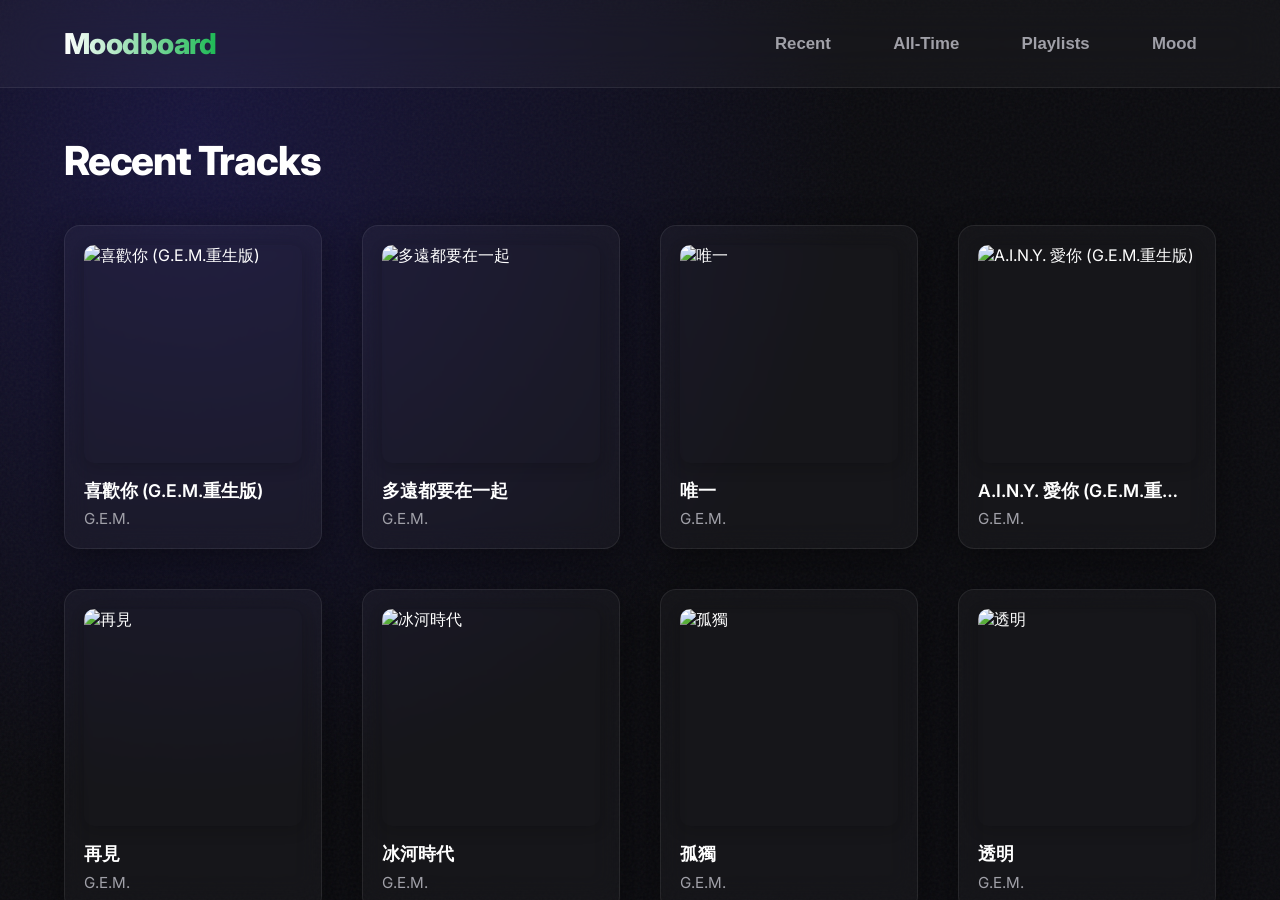
==== commit e9a29b4b: "Automated update of index.html" ====
--- a/index.html
+++ b/index.html
@@ -31,6 +31,76 @@
                     <h2 class="section-title">Recent Tracks</h2>
                     <div class="grid-container">
                         
+                        <a href="https://open.spotify.com/track/2pPJUGN7Mvn13XMgToAHiF" target="_blank" class="card glass-card">
+                            <div class="card-image">
+                                <img src="https://i.scdn.co/image/ab67616d0000b27322801140a531d76dde7739fd" alt="喜歡你 (G.E.M.重生版)">
+                            </div>
+                            <div class="card-info">
+                                <h3>喜歡你 (G.E.M.重生版)</h3>
+                                <p>G.E.M.</p>
+                            </div>
+                        </a>
+                        
+                        <a href="https://open.spotify.com/track/55d0jw269HE9pbOt5ntCo8" target="_blank" class="card glass-card">
+                            <div class="card-image">
+                                <img src="https://i.scdn.co/image/ab67616d0000b273a40897c721bbc3afded61669" alt="多遠都要在一起">
+                            </div>
+                            <div class="card-info">
+                                <h3>多遠都要在一起</h3>
+                                <p>G.E.M.</p>
+                            </div>
+                        </a>
+                        
+                        <a href="https://open.spotify.com/track/6ENf77i5DmXDimXle5Ux3C" target="_blank" class="card glass-card">
+                            <div class="card-image">
+                                <img src="https://i.scdn.co/image/ab67616d0000b273d3512d1c4193bc0b78380d17" alt="唯一">
+                            </div>
+                            <div class="card-info">
+                                <h3>唯一</h3>
+                                <p>G.E.M.</p>
+                            </div>
+                        </a>
+                        
+                        <a href="https://open.spotify.com/track/4uGve3vqfumnGsUMtnGumr" target="_blank" class="card glass-card">
+                            <div class="card-image">
+                                <img src="https://i.scdn.co/image/ab67616d0000b27322801140a531d76dde7739fd" alt="A.I.N.Y. 愛你 (G.E.M.重生版)">
+                            </div>
+                            <div class="card-info">
+                                <h3>A.I.N.Y. 愛你 (G.E.M.重生版)</h3>
+                                <p>G.E.M.</p>
+                            </div>
+                        </a>
+                        
+                        <a href="https://open.spotify.com/track/5UAGQJmL7Rn4gn7wlkMyqS" target="_blank" class="card glass-card">
+                            <div class="card-image">
+                                <img src="https://i.scdn.co/image/ab67616d0000b273a40897c721bbc3afded61669" alt="再見">
+                            </div>
+                            <div class="card-info">
+                                <h3>再見</h3>
+                                <p>G.E.M.</p>
+                            </div>
+                        </a>
+                        
+                        <a href="https://open.spotify.com/track/5wavgUwXeiMoFal1h1AC05" target="_blank" class="card glass-card">
+                            <div class="card-image">
+                                <img src="https://i.scdn.co/image/ab67616d0000b27315d9f5476654a45b1437bd41" alt="冰河時代">
+                            </div>
+                            <div class="card-info">
+                                <h3>冰河時代</h3>
+                                <p>G.E.M.</p>
+                            </div>
+                        </a>
+                        
+                        <a href="https://open.spotify.com/track/4blXmxKAgbQwMu3A6jVdEF" target="_blank" class="card glass-card">
+                            <div class="card-image">
+                                <img src="https://i.scdn.co/image/ab67616d0000b273739572111dcc1fd453ce5849" alt="孤獨">
+                            </div>
+                            <div class="card-info">
+                                <h3>孤獨</h3>
+                                <p>G.E.M.</p>
+                            </div>
+                        </a>
+                        
                         <a href="https://open.spotify.com/track/6cCHHwJAI4TEF1eukFeR97" target="_blank" class="card glass-card">
                             <div class="card-image">
                                 <img src="https://i.scdn.co/image/ab67616d0000b273a86c7932c5072d2221907af1" alt="透明">
@@ -41,42 +111,12 @@
                             </div>
                         </a>
                         
-                        <a href="https://open.spotify.com/track/0g2XnkKghVN22yze1gTJzl" target="_blank" class="card glass-card">
-                            <div class="card-image">
-                                <img src="https://i.scdn.co/image/ab67616d0000b273a40897c721bbc3afded61669" alt="來自天堂的魔鬼">
-                            </div>
-                            <div class="card-info">
-                                <h3>來自天堂的魔鬼</h3>
-                                <p>G.E.M.</p>
-                            </div>
-                        </a>
-                        
-                        <a href="https://open.spotify.com/track/1ebsYKBByi4o7PcfXXaXh6" target="_blank" class="card glass-card">
-                            <div class="card-image">
-                                <img src="https://i.scdn.co/image/ab67616d0000b2739ec311b1c23c4347c220f9bd" alt="倒數">
-                            </div>
-                            <div class="card-info">
-                                <h3>倒數</h3>
-                                <p>G.E.M.</p>
-                            </div>
-                        </a>
-                        
-                        <a href="https://open.spotify.com/track/66YKSygcUZHHqHJZcWslI3" target="_blank" class="card glass-card">
-                            <div class="card-image">
-                                <img src="https://i.scdn.co/image/ab67616d0000b273a86c7932c5072d2221907af1" alt="句號">
-                            </div>
-                            <div class="card-info">
-                                <h3>句號</h3>
-                                <p>G.E.M.</p>
-                            </div>
-                        </a>
-                        
-                        <a href="https://open.spotify.com/track/5UAGQJmL7Rn4gn7wlkMyqS" target="_blank" class="card glass-card">
-                            <div class="card-image">
-                                <img src="https://i.scdn.co/image/ab67616d0000b273a40897c721bbc3afded61669" alt="再見">
-                            </div>
-                            <div class="card-info">
-                                <h3>再見</h3>
+                        <a href="https://open.spotify.com/track/1bxeQQXenRYsdXtiQr5Iko" target="_blank" class="card glass-card">
+                            <div class="card-image">
+                                <img src="https://i.scdn.co/image/ab67616d0000b273a86c7932c5072d2221907af1" alt="差不多姑娘">
+                            </div>
+                            <div class="card-info">
+                                <h3>差不多姑娘</h3>
                                 <p>G.E.M.</p>
                             </div>
                         </a>
@@ -88,46 +128,6 @@
                             <div class="card-info">
                                 <h3>光年之外 (G.E.M.重生版)</h3>
                                 <p>G.E.M.</p>
-                            </div>
-                        </a>
-                        
-                        <a href="https://open.spotify.com/track/55d0jw269HE9pbOt5ntCo8" target="_blank" class="card glass-card">
-                            <div class="card-image">
-                                <img src="https://i.scdn.co/image/ab67616d0000b273a40897c721bbc3afded61669" alt="多遠都要在一起">
-                            </div>
-                            <div class="card-info">
-                                <h3>多遠都要在一起</h3>
-                                <p>G.E.M.</p>
-                            </div>
-                        </a>
-                        
-                        <a href="https://open.spotify.com/track/6tbKdk8iLAES9u6Bukve9H" target="_blank" class="card glass-card">
-                            <div class="card-image">
-                                <img src="https://i.scdn.co/image/ab67616d0000b273114e5d125f8d55dde31dd10f" alt="唯一">
-                            </div>
-                            <div class="card-info">
-                                <h3>唯一</h3>
-                                <p>G.E.M.</p>
-                            </div>
-                        </a>
-                        
-                        <a href="https://open.spotify.com/track/6xGMrc6adNDrMeOnBG0zxI" target="_blank" class="card glass-card">
-                            <div class="card-image">
-                                <img src="https://i.scdn.co/image/ab67616d0000b2730dfa79c6c151677c3599e060" alt="平行世界">
-                            </div>
-                            <div class="card-info">
-                                <h3>平行世界</h3>
-                                <p>G.E.M.</p>
-                            </div>
-                        </a>
-                        
-                        <a href="https://open.spotify.com/track/0ryeI8PfGEUoddOf60hh6E" target="_blank" class="card glass-card">
-                            <div class="card-image">
-                                <img src="https://i.scdn.co/image/ab67616d0000b273256a1e707c4b75c237f127b6" alt="連名帶姓">
-                            </div>
-                            <div class="card-info">
-                                <h3>連名帶姓</h3>
-                                <p>en王翊恩</p>
                             </div>
                         </a>
                         
@@ -382,7 +382,7 @@
     </div>
 
     <script>
-        const moodData = {"recent": {"dominant": "Happy", "colors": ["#FFB703", "#FB8500"], "percentages": {"Happy": 57, "Chill": 28, "Sad": 0, "Angry": 14}, "max_percentage": 57}};
+        const moodData = {"recent": {"dominant": "Happy", "colors": ["#FFB703", "#FB8500"], "percentages": {"Happy": 60, "Chill": 40, "Sad": 0, "Angry": 0}, "max_percentage": 60}};
 
         function scrollToSection(id) {
             const container = document.getElementById('carousel');
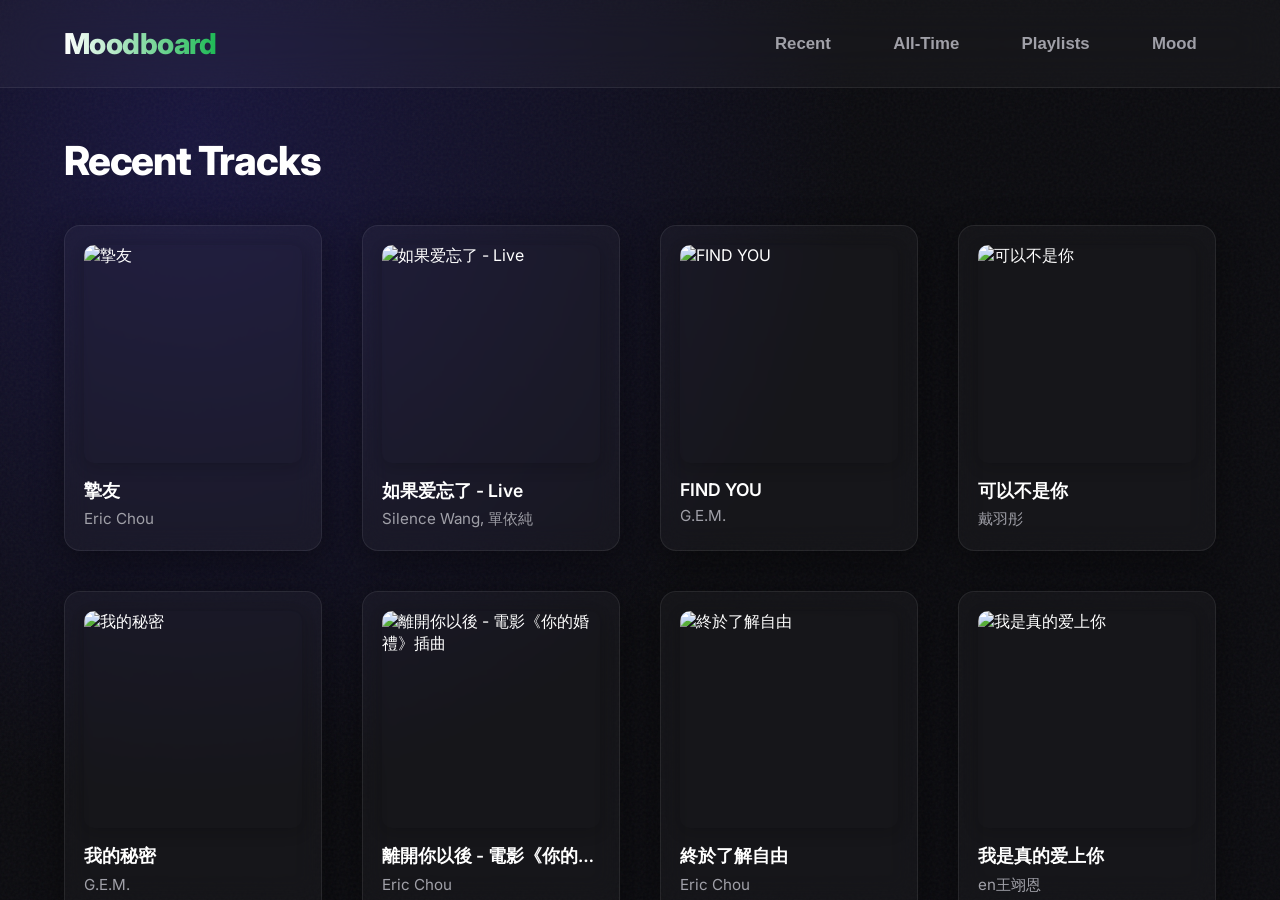
==== commit 22cd7ccb: "Automated update of index.html" ====
--- a/index.html
+++ b/index.html
@@ -31,103 +31,103 @@
                     <h2 class="section-title">Recent Tracks</h2>
                     <div class="grid-container">
                         
-                        <a href="https://open.spotify.com/track/2pPJUGN7Mvn13XMgToAHiF" target="_blank" class="card glass-card">
-                            <div class="card-image">
-                                <img src="https://i.scdn.co/image/ab67616d0000b27322801140a531d76dde7739fd" alt="喜歡你 (G.E.M.重生版)">
-                            </div>
-                            <div class="card-info">
-                                <h3>喜歡你 (G.E.M.重生版)</h3>
+                        <a href="https://open.spotify.com/track/5evE7bweEhX83fd1ZmwPjP" target="_blank" class="card glass-card">
+                            <div class="card-image">
+                                <img src="https://i.scdn.co/image/ab67616d0000b2730bc524e4f6936b0c84173fd4" alt="摯友">
+                            </div>
+                            <div class="card-info">
+                                <h3>摯友</h3>
+                                <p>Eric Chou</p>
+                            </div>
+                        </a>
+                        
+                        <a href="https://open.spotify.com/track/4OGJgmLfgtLCpWVLg4fvPl" target="_blank" class="card glass-card">
+                            <div class="card-image">
+                                <img src="https://i.scdn.co/image/ab67616d0000b2731594226c1cea970e7a06d698" alt="如果爱忘了 - Live">
+                            </div>
+                            <div class="card-info">
+                                <h3>如果爱忘了 - Live</h3>
+                                <p>Silence Wang, 單依純</p>
+                            </div>
+                        </a>
+                        
+                        <a href="https://open.spotify.com/track/1cSuF35MfG123mcf2CNrmK" target="_blank" class="card glass-card">
+                            <div class="card-image">
+                                <img src="https://i.scdn.co/image/ab67616d0000b273b6f7fc38186fdf671245e4a4" alt="FIND YOU">
+                            </div>
+                            <div class="card-info">
+                                <h3>FIND YOU</h3>
                                 <p>G.E.M.</p>
                             </div>
                         </a>
                         
-                        <a href="https://open.spotify.com/track/55d0jw269HE9pbOt5ntCo8" target="_blank" class="card glass-card">
-                            <div class="card-image">
-                                <img src="https://i.scdn.co/image/ab67616d0000b273a40897c721bbc3afded61669" alt="多遠都要在一起">
-                            </div>
-                            <div class="card-info">
-                                <h3>多遠都要在一起</h3>
+                        <a href="https://open.spotify.com/track/6p80c9jIqObfkGUaTbsG0S" target="_blank" class="card glass-card">
+                            <div class="card-image">
+                                <img src="https://i.scdn.co/image/ab67616d0000b27371770aa1326529315281c17f" alt="可以不是你">
+                            </div>
+                            <div class="card-info">
+                                <h3>可以不是你</h3>
+                                <p>戴羽彤</p>
+                            </div>
+                        </a>
+                        
+                        <a href="https://open.spotify.com/track/6XIEjgP9sW19sqWmAlT1LG" target="_blank" class="card glass-card">
+                            <div class="card-image">
+                                <img src="https://i.scdn.co/image/ab67616d0000b27348035e1e8295a1e6859cafca" alt="我的秘密">
+                            </div>
+                            <div class="card-info">
+                                <h3>我的秘密</h3>
                                 <p>G.E.M.</p>
                             </div>
                         </a>
                         
-                        <a href="https://open.spotify.com/track/6ENf77i5DmXDimXle5Ux3C" target="_blank" class="card glass-card">
-                            <div class="card-image">
-                                <img src="https://i.scdn.co/image/ab67616d0000b273d3512d1c4193bc0b78380d17" alt="唯一">
-                            </div>
-                            <div class="card-info">
-                                <h3>唯一</h3>
-                                <p>G.E.M.</p>
-                            </div>
-                        </a>
-                        
-                        <a href="https://open.spotify.com/track/4uGve3vqfumnGsUMtnGumr" target="_blank" class="card glass-card">
-                            <div class="card-image">
-                                <img src="https://i.scdn.co/image/ab67616d0000b27322801140a531d76dde7739fd" alt="A.I.N.Y. 愛你 (G.E.M.重生版)">
-                            </div>
-                            <div class="card-info">
-                                <h3>A.I.N.Y. 愛你 (G.E.M.重生版)</h3>
-                                <p>G.E.M.</p>
-                            </div>
-                        </a>
-                        
-                        <a href="https://open.spotify.com/track/5UAGQJmL7Rn4gn7wlkMyqS" target="_blank" class="card glass-card">
-                            <div class="card-image">
-                                <img src="https://i.scdn.co/image/ab67616d0000b273a40897c721bbc3afded61669" alt="再見">
-                            </div>
-                            <div class="card-info">
-                                <h3>再見</h3>
-                                <p>G.E.M.</p>
-                            </div>
-                        </a>
-                        
-                        <a href="https://open.spotify.com/track/5wavgUwXeiMoFal1h1AC05" target="_blank" class="card glass-card">
-                            <div class="card-image">
-                                <img src="https://i.scdn.co/image/ab67616d0000b27315d9f5476654a45b1437bd41" alt="冰河時代">
-                            </div>
-                            <div class="card-info">
-                                <h3>冰河時代</h3>
-                                <p>G.E.M.</p>
-                            </div>
-                        </a>
-                        
-                        <a href="https://open.spotify.com/track/4blXmxKAgbQwMu3A6jVdEF" target="_blank" class="card glass-card">
-                            <div class="card-image">
-                                <img src="https://i.scdn.co/image/ab67616d0000b273739572111dcc1fd453ce5849" alt="孤獨">
-                            </div>
-                            <div class="card-info">
-                                <h3>孤獨</h3>
-                                <p>G.E.M.</p>
-                            </div>
-                        </a>
-                        
-                        <a href="https://open.spotify.com/track/6cCHHwJAI4TEF1eukFeR97" target="_blank" class="card glass-card">
-                            <div class="card-image">
-                                <img src="https://i.scdn.co/image/ab67616d0000b273a86c7932c5072d2221907af1" alt="透明">
-                            </div>
-                            <div class="card-info">
-                                <h3>透明</h3>
-                                <p>G.E.M.</p>
-                            </div>
-                        </a>
-                        
-                        <a href="https://open.spotify.com/track/1bxeQQXenRYsdXtiQr5Iko" target="_blank" class="card glass-card">
-                            <div class="card-image">
-                                <img src="https://i.scdn.co/image/ab67616d0000b273a86c7932c5072d2221907af1" alt="差不多姑娘">
-                            </div>
-                            <div class="card-info">
-                                <h3>差不多姑娘</h3>
-                                <p>G.E.M.</p>
-                            </div>
-                        </a>
-                        
-                        <a href="https://open.spotify.com/track/2bH7dn40tpnP6DB2I5D7sC" target="_blank" class="card glass-card">
-                            <div class="card-image">
-                                <img src="https://i.scdn.co/image/ab67616d0000b27322801140a531d76dde7739fd" alt="光年之外 (G.E.M.重生版)">
-                            </div>
-                            <div class="card-info">
-                                <h3>光年之外 (G.E.M.重生版)</h3>
-                                <p>G.E.M.</p>
+                        <a href="https://open.spotify.com/track/4cSCMlCcY65zlz1ZPhqsCe" target="_blank" class="card glass-card">
+                            <div class="card-image">
+                                <img src="https://i.scdn.co/image/ab67616d0000b2734eed9756baa1b6a5dd6bf473" alt="離開你以後 - 電影《你的婚禮》插曲">
+                            </div>
+                            <div class="card-info">
+                                <h3>離開你以後 - 電影《你的婚禮》插曲</h3>
+                                <p>Eric Chou</p>
+                            </div>
+                        </a>
+                        
+                        <a href="https://open.spotify.com/track/2I2HOtNA0wk5UvFcg2BzCy" target="_blank" class="card glass-card">
+                            <div class="card-image">
+                                <img src="https://i.scdn.co/image/ab67616d0000b273540dd1971439c343972a92b7" alt="終於了解自由">
+                            </div>
+                            <div class="card-info">
+                                <h3>終於了解自由</h3>
+                                <p>Eric Chou</p>
+                            </div>
+                        </a>
+                        
+                        <a href="https://open.spotify.com/track/4rIxfQ72OMYmXzjPMDAugi" target="_blank" class="card glass-card">
+                            <div class="card-image">
+                                <img src="https://i.scdn.co/image/ab67616d0000b27330292834c54a4b978268cb7d" alt="我是真的爱上你">
+                            </div>
+                            <div class="card-info">
+                                <h3>我是真的爱上你</h3>
+                                <p>en王翊恩</p>
+                            </div>
+                        </a>
+                        
+                        <a href="https://open.spotify.com/track/4Wi0nUqTCwNGB01yKVnmnK" target="_blank" class="card glass-card">
+                            <div class="card-image">
+                                <img src="https://i.scdn.co/image/ab67616d0000b273adb5bc9684662540c124c79e" alt="我只能离开">
+                            </div>
+                            <div class="card-info">
+                                <h3>我只能离开</h3>
+                                <p>颜人中</p>
+                            </div>
+                        </a>
+                        
+                        <a href="https://open.spotify.com/track/68OxCzrTex5IeK09hiVZBI" target="_blank" class="card glass-card">
+                            <div class="card-image">
+                                <img src="https://i.scdn.co/image/ab67616d0000b27324d9aeff55a99d165cf92298" alt="迷人的危险 - Live">
+                            </div>
+                            <div class="card-info">
+                                <h3>迷人的危险 - Live</h3>
+                                <p>Lil Ghost小鬼, 姚晓棠</p>
                             </div>
                         </a>
                         
@@ -382,7 +382,7 @@
     </div>
 
     <script>
-        const moodData = {"recent": {"dominant": "Happy", "colors": ["#FFB703", "#FB8500"], "percentages": {"Happy": 60, "Chill": 40, "Sad": 0, "Angry": 0}, "max_percentage": 60}};
+        const moodData = {"recent": {"dominant": "Happy", "colors": ["#FFB703", "#FB8500"], "percentages": {"Happy": 100, "Chill": 0, "Sad": 0, "Angry": 0}, "max_percentage": 100}};
 
         function scrollToSection(id) {
             const container = document.getElementById('carousel');
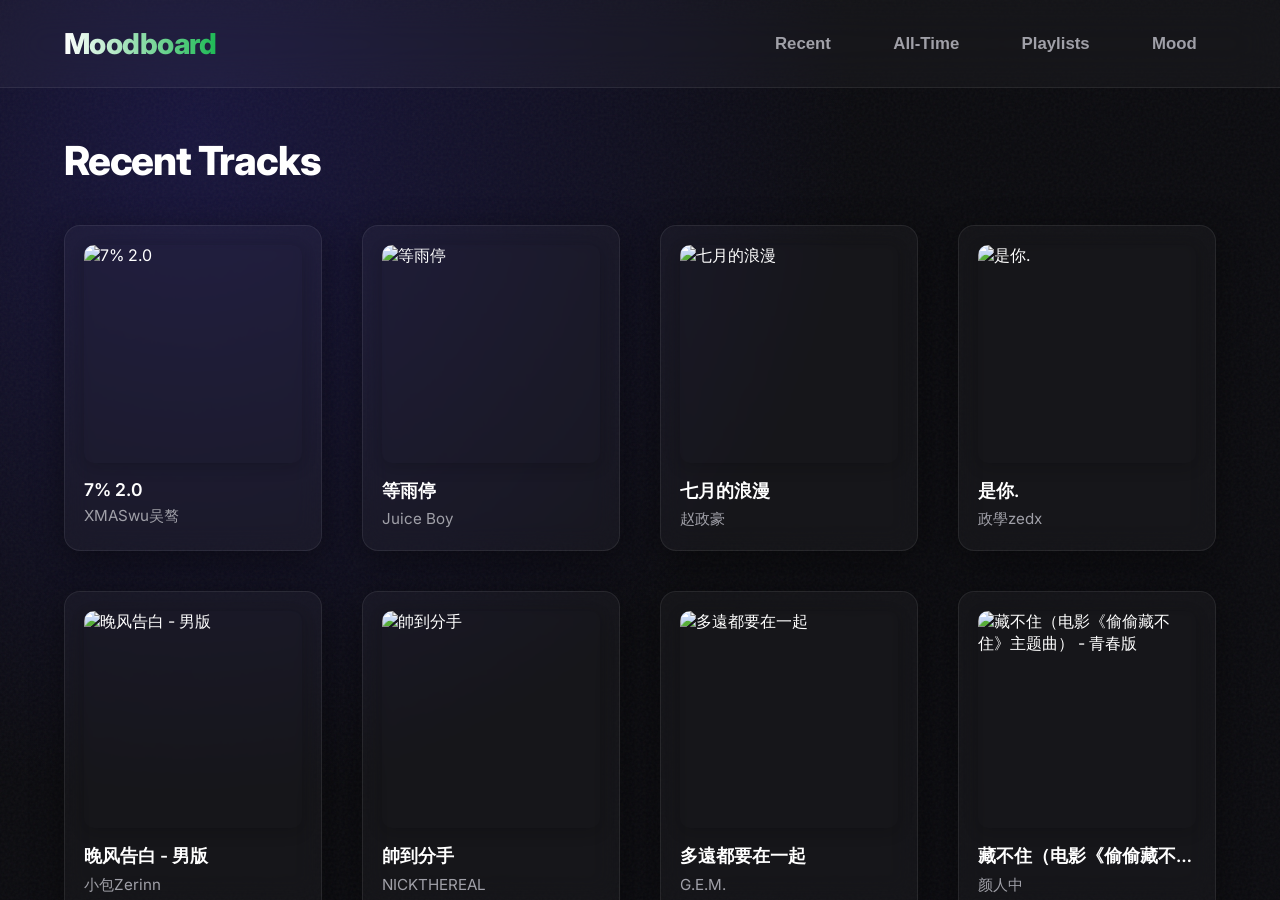
==== commit 8a091085: "Automated update of index.html" ====
--- a/index.html
+++ b/index.html
@@ -31,103 +31,103 @@
                     <h2 class="section-title">Recent Tracks</h2>
                     <div class="grid-container">
                         
-                        <a href="https://open.spotify.com/track/5evE7bweEhX83fd1ZmwPjP" target="_blank" class="card glass-card">
-                            <div class="card-image">
-                                <img src="https://i.scdn.co/image/ab67616d0000b2730bc524e4f6936b0c84173fd4" alt="摯友">
-                            </div>
-                            <div class="card-info">
-                                <h3>摯友</h3>
-                                <p>Eric Chou</p>
-                            </div>
-                        </a>
-                        
-                        <a href="https://open.spotify.com/track/4OGJgmLfgtLCpWVLg4fvPl" target="_blank" class="card glass-card">
-                            <div class="card-image">
-                                <img src="https://i.scdn.co/image/ab67616d0000b2731594226c1cea970e7a06d698" alt="如果爱忘了 - Live">
-                            </div>
-                            <div class="card-info">
-                                <h3>如果爱忘了 - Live</h3>
-                                <p>Silence Wang, 單依純</p>
-                            </div>
-                        </a>
-                        
-                        <a href="https://open.spotify.com/track/1cSuF35MfG123mcf2CNrmK" target="_blank" class="card glass-card">
-                            <div class="card-image">
-                                <img src="https://i.scdn.co/image/ab67616d0000b273b6f7fc38186fdf671245e4a4" alt="FIND YOU">
-                            </div>
-                            <div class="card-info">
-                                <h3>FIND YOU</h3>
+                        <a href="https://open.spotify.com/track/4YCmILryLnt7lONDKV8PiU" target="_blank" class="card glass-card">
+                            <div class="card-image">
+                                <img src="https://i.scdn.co/image/ab67616d0000b2737c593c2f436276aeffb5b501" alt="7% 2.0">
+                            </div>
+                            <div class="card-info">
+                                <h3>7% 2.0</h3>
+                                <p>XMASwu吴骜</p>
+                            </div>
+                        </a>
+                        
+                        <a href="https://open.spotify.com/track/2YhmER65Fex4w7JmvfFTqA" target="_blank" class="card glass-card">
+                            <div class="card-image">
+                                <img src="https://i.scdn.co/image/ab67616d0000b273867aeee0df6c266c80ce9db2" alt="等雨停">
+                            </div>
+                            <div class="card-info">
+                                <h3>等雨停</h3>
+                                <p>Juice Boy</p>
+                            </div>
+                        </a>
+                        
+                        <a href="https://open.spotify.com/track/773o2kjLsPnQkpUgv5MzNv" target="_blank" class="card glass-card">
+                            <div class="card-image">
+                                <img src="https://i.scdn.co/image/ab67616d0000b273edb7704807c9e11098d44b91" alt="七月的浪漫">
+                            </div>
+                            <div class="card-info">
+                                <h3>七月的浪漫</h3>
+                                <p>赵政豪</p>
+                            </div>
+                        </a>
+                        
+                        <a href="https://open.spotify.com/track/3XUEHyw1Ypr8Uip0OF8Ob9" target="_blank" class="card glass-card">
+                            <div class="card-image">
+                                <img src="https://i.scdn.co/image/ab67616d0000b273ebb128be3199e8c0ca628354" alt="是你.">
+                            </div>
+                            <div class="card-info">
+                                <h3>是你.</h3>
+                                <p>政學zedx</p>
+                            </div>
+                        </a>
+                        
+                        <a href="https://open.spotify.com/track/11pYSUVcvbaLSWFP5EUNtw" target="_blank" class="card glass-card">
+                            <div class="card-image">
+                                <img src="https://i.scdn.co/image/ab67616d0000b27384cd93d00e737e09149dcc8a" alt="晚风告白 - 男版">
+                            </div>
+                            <div class="card-info">
+                                <h3>晚风告白 - 男版</h3>
+                                <p>小包Zerinn</p>
+                            </div>
+                        </a>
+                        
+                        <a href="https://open.spotify.com/track/1oQzjN2n5hkUMhAnLM6oZH" target="_blank" class="card glass-card">
+                            <div class="card-image">
+                                <img src="https://i.scdn.co/image/ab67616d0000b273bdd615453292fc73a5f03ef3" alt="帥到分手">
+                            </div>
+                            <div class="card-info">
+                                <h3>帥到分手</h3>
+                                <p>NICKTHEREAL</p>
+                            </div>
+                        </a>
+                        
+                        <a href="https://open.spotify.com/track/55d0jw269HE9pbOt5ntCo8" target="_blank" class="card glass-card">
+                            <div class="card-image">
+                                <img src="https://i.scdn.co/image/ab67616d0000b273a40897c721bbc3afded61669" alt="多遠都要在一起">
+                            </div>
+                            <div class="card-info">
+                                <h3>多遠都要在一起</h3>
                                 <p>G.E.M.</p>
                             </div>
                         </a>
                         
-                        <a href="https://open.spotify.com/track/6p80c9jIqObfkGUaTbsG0S" target="_blank" class="card glass-card">
-                            <div class="card-image">
-                                <img src="https://i.scdn.co/image/ab67616d0000b27371770aa1326529315281c17f" alt="可以不是你">
-                            </div>
-                            <div class="card-info">
-                                <h3>可以不是你</h3>
-                                <p>戴羽彤</p>
-                            </div>
-                        </a>
-                        
-                        <a href="https://open.spotify.com/track/6XIEjgP9sW19sqWmAlT1LG" target="_blank" class="card glass-card">
-                            <div class="card-image">
-                                <img src="https://i.scdn.co/image/ab67616d0000b27348035e1e8295a1e6859cafca" alt="我的秘密">
-                            </div>
-                            <div class="card-info">
-                                <h3>我的秘密</h3>
-                                <p>G.E.M.</p>
-                            </div>
-                        </a>
-                        
-                        <a href="https://open.spotify.com/track/4cSCMlCcY65zlz1ZPhqsCe" target="_blank" class="card glass-card">
-                            <div class="card-image">
-                                <img src="https://i.scdn.co/image/ab67616d0000b2734eed9756baa1b6a5dd6bf473" alt="離開你以後 - 電影《你的婚禮》插曲">
-                            </div>
-                            <div class="card-info">
-                                <h3>離開你以後 - 電影《你的婚禮》插曲</h3>
-                                <p>Eric Chou</p>
-                            </div>
-                        </a>
-                        
-                        <a href="https://open.spotify.com/track/2I2HOtNA0wk5UvFcg2BzCy" target="_blank" class="card glass-card">
-                            <div class="card-image">
-                                <img src="https://i.scdn.co/image/ab67616d0000b273540dd1971439c343972a92b7" alt="終於了解自由">
-                            </div>
-                            <div class="card-info">
-                                <h3>終於了解自由</h3>
-                                <p>Eric Chou</p>
-                            </div>
-                        </a>
-                        
-                        <a href="https://open.spotify.com/track/4rIxfQ72OMYmXzjPMDAugi" target="_blank" class="card glass-card">
-                            <div class="card-image">
-                                <img src="https://i.scdn.co/image/ab67616d0000b27330292834c54a4b978268cb7d" alt="我是真的爱上你">
-                            </div>
-                            <div class="card-info">
-                                <h3>我是真的爱上你</h3>
-                                <p>en王翊恩</p>
-                            </div>
-                        </a>
-                        
-                        <a href="https://open.spotify.com/track/4Wi0nUqTCwNGB01yKVnmnK" target="_blank" class="card glass-card">
-                            <div class="card-image">
-                                <img src="https://i.scdn.co/image/ab67616d0000b273adb5bc9684662540c124c79e" alt="我只能离开">
-                            </div>
-                            <div class="card-info">
-                                <h3>我只能离开</h3>
+                        <a href="https://open.spotify.com/track/0yYUZVl9jh2evtNXwECBjW" target="_blank" class="card glass-card">
+                            <div class="card-image">
+                                <img src="https://i.scdn.co/image/ab67616d0000b27354705b8374be902c3ffac724" alt="藏不住（电影《偷偷藏不住》主题曲） - 青春版">
+                            </div>
+                            <div class="card-info">
+                                <h3>藏不住（电影《偷偷藏不住》主题曲） - 青春版</h3>
                                 <p>颜人中</p>
                             </div>
                         </a>
                         
-                        <a href="https://open.spotify.com/track/68OxCzrTex5IeK09hiVZBI" target="_blank" class="card glass-card">
-                            <div class="card-image">
-                                <img src="https://i.scdn.co/image/ab67616d0000b27324d9aeff55a99d165cf92298" alt="迷人的危险 - Live">
-                            </div>
-                            <div class="card-info">
-                                <h3>迷人的危险 - Live</h3>
-                                <p>Lil Ghost小鬼, 姚晓棠</p>
+                        <a href="https://open.spotify.com/track/6UO9nrihAk6sFGvVHDVTz8" target="_blank" class="card glass-card">
+                            <div class="card-image">
+                                <img src="https://i.scdn.co/image/ab67616d0000b2737d721d0483ccd72e6581e858" alt="海屿你">
+                            </div>
+                            <div class="card-info">
+                                <h3>海屿你</h3>
+                                <p>马也_Crabbit</p>
+                            </div>
+                        </a>
+                        
+                        <a href="https://open.spotify.com/track/1AKDUBbyzEEphUd4W2CAxW" target="_blank" class="card glass-card">
+                            <div class="card-image">
+                                <img src="https://i.scdn.co/image/ab67616d0000b2738cfb4b2a502f4605cdb2a021" alt="分界">
+                            </div>
+                            <div class="card-info">
+                                <h3>分界</h3>
+                                <p>LBI利比</p>
                             </div>
                         </a>
                         
@@ -382,7 +382,7 @@
     </div>
 
     <script>
-        const moodData = {"recent": {"dominant": "Happy", "colors": ["#FFB703", "#FB8500"], "percentages": {"Happy": 100, "Chill": 0, "Sad": 0, "Angry": 0}, "max_percentage": 100}};
+        const moodData = {"recent": {"dominant": "Chill", "colors": ["#8ECAE6", "#219EBC"], "percentages": {"Happy": 26, "Chill": 66, "Sad": 0, "Angry": 6}, "max_percentage": 66}};
 
         function scrollToSection(id) {
             const container = document.getElementById('carousel');
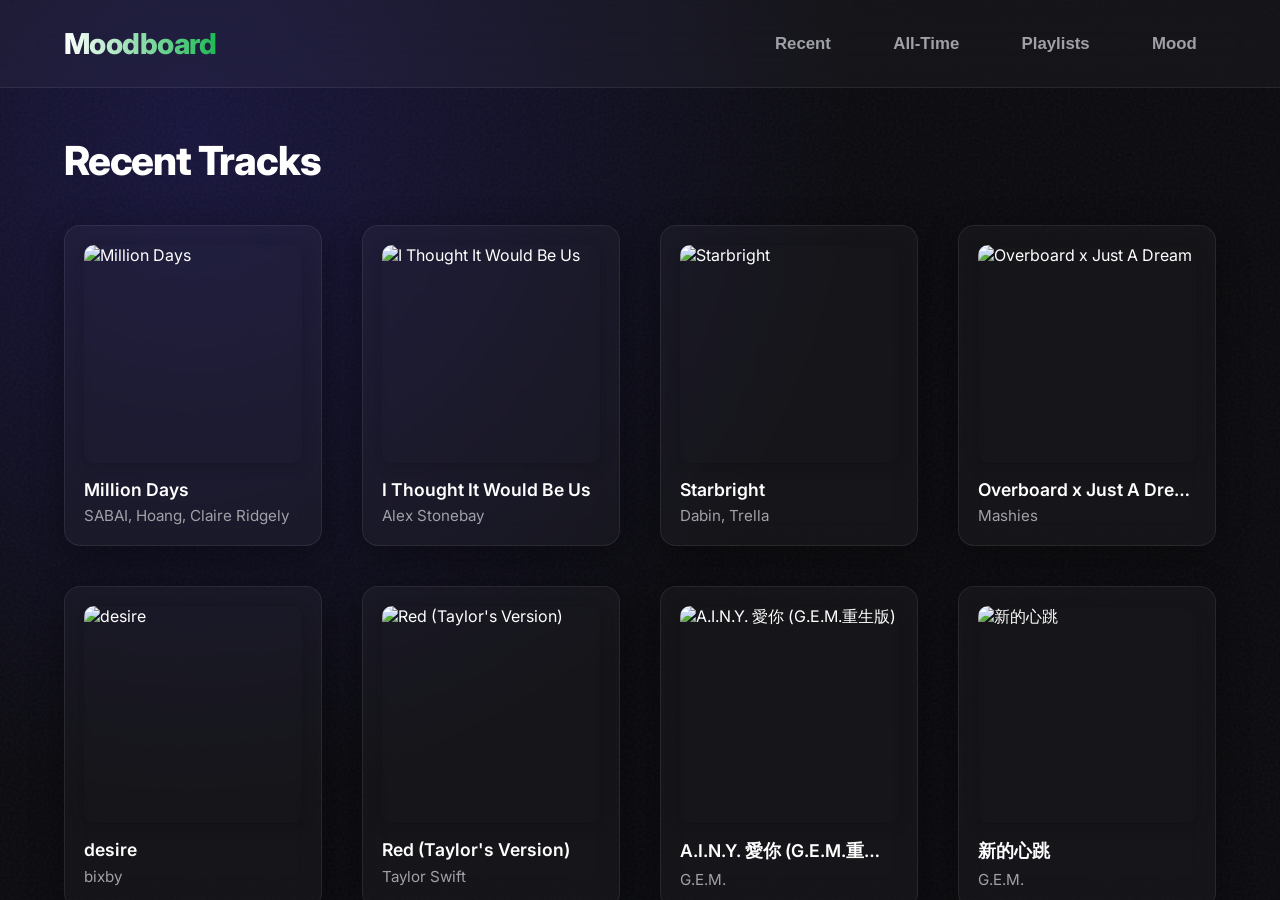
==== commit ec2c5e44: "Automated update of index.html" ====
--- a/index.html
+++ b/index.html
@@ -31,103 +31,103 @@
                     <h2 class="section-title">Recent Tracks</h2>
                     <div class="grid-container">
                         
-                        <a href="https://open.spotify.com/track/4YCmILryLnt7lONDKV8PiU" target="_blank" class="card glass-card">
-                            <div class="card-image">
-                                <img src="https://i.scdn.co/image/ab67616d0000b2737c593c2f436276aeffb5b501" alt="7% 2.0">
-                            </div>
-                            <div class="card-info">
-                                <h3>7% 2.0</h3>
-                                <p>XMASwu吴骜</p>
-                            </div>
-                        </a>
-                        
-                        <a href="https://open.spotify.com/track/2YhmER65Fex4w7JmvfFTqA" target="_blank" class="card glass-card">
-                            <div class="card-image">
-                                <img src="https://i.scdn.co/image/ab67616d0000b273867aeee0df6c266c80ce9db2" alt="等雨停">
-                            </div>
-                            <div class="card-info">
-                                <h3>等雨停</h3>
-                                <p>Juice Boy</p>
-                            </div>
-                        </a>
-                        
-                        <a href="https://open.spotify.com/track/773o2kjLsPnQkpUgv5MzNv" target="_blank" class="card glass-card">
-                            <div class="card-image">
-                                <img src="https://i.scdn.co/image/ab67616d0000b273edb7704807c9e11098d44b91" alt="七月的浪漫">
-                            </div>
-                            <div class="card-info">
-                                <h3>七月的浪漫</h3>
-                                <p>赵政豪</p>
-                            </div>
-                        </a>
-                        
-                        <a href="https://open.spotify.com/track/3XUEHyw1Ypr8Uip0OF8Ob9" target="_blank" class="card glass-card">
-                            <div class="card-image">
-                                <img src="https://i.scdn.co/image/ab67616d0000b273ebb128be3199e8c0ca628354" alt="是你.">
-                            </div>
-                            <div class="card-info">
-                                <h3>是你.</h3>
-                                <p>政學zedx</p>
-                            </div>
-                        </a>
-                        
-                        <a href="https://open.spotify.com/track/11pYSUVcvbaLSWFP5EUNtw" target="_blank" class="card glass-card">
-                            <div class="card-image">
-                                <img src="https://i.scdn.co/image/ab67616d0000b27384cd93d00e737e09149dcc8a" alt="晚风告白 - 男版">
-                            </div>
-                            <div class="card-info">
-                                <h3>晚风告白 - 男版</h3>
-                                <p>小包Zerinn</p>
-                            </div>
-                        </a>
-                        
-                        <a href="https://open.spotify.com/track/1oQzjN2n5hkUMhAnLM6oZH" target="_blank" class="card glass-card">
-                            <div class="card-image">
-                                <img src="https://i.scdn.co/image/ab67616d0000b273bdd615453292fc73a5f03ef3" alt="帥到分手">
-                            </div>
-                            <div class="card-info">
-                                <h3>帥到分手</h3>
-                                <p>NICKTHEREAL</p>
-                            </div>
-                        </a>
-                        
-                        <a href="https://open.spotify.com/track/55d0jw269HE9pbOt5ntCo8" target="_blank" class="card glass-card">
-                            <div class="card-image">
-                                <img src="https://i.scdn.co/image/ab67616d0000b273a40897c721bbc3afded61669" alt="多遠都要在一起">
-                            </div>
-                            <div class="card-info">
-                                <h3>多遠都要在一起</h3>
+                        <a href="https://open.spotify.com/track/0DzPnTBSmVRKBQAmH3EomR" target="_blank" class="card glass-card">
+                            <div class="card-image">
+                                <img src="https://i.scdn.co/image/ab67616d0000b273519839ca24ebd7d6f901858e" alt="Million Days">
+                            </div>
+                            <div class="card-info">
+                                <h3>Million Days</h3>
+                                <p>SABAI, Hoang, Claire Ridgely</p>
+                            </div>
+                        </a>
+                        
+                        <a href="https://open.spotify.com/track/34LSfiyVpgkdJdYUcAa8Nl" target="_blank" class="card glass-card">
+                            <div class="card-image">
+                                <img src="https://i.scdn.co/image/ab67616d0000b2739fd1a207daaf5f9028850e1d" alt="I Thought It Would Be Us">
+                            </div>
+                            <div class="card-info">
+                                <h3>I Thought It Would Be Us</h3>
+                                <p>Alex Stonebay</p>
+                            </div>
+                        </a>
+                        
+                        <a href="https://open.spotify.com/track/6huKKoWv2Xy4KM2rwUNa7X" target="_blank" class="card glass-card">
+                            <div class="card-image">
+                                <img src="https://i.scdn.co/image/ab67616d0000b273beda6259a336ccc9c149b5f9" alt="Starbright">
+                            </div>
+                            <div class="card-info">
+                                <h3>Starbright</h3>
+                                <p>Dabin, Trella</p>
+                            </div>
+                        </a>
+                        
+                        <a href="https://open.spotify.com/track/7zzoMmzuIgPa6koeCfufPH" target="_blank" class="card glass-card">
+                            <div class="card-image">
+                                <img src="https://i.scdn.co/image/ab67616d0000b273c4195a01b55aa28e40103d96" alt="Overboard x Just A Dream">
+                            </div>
+                            <div class="card-info">
+                                <h3>Overboard x Just A Dream</h3>
+                                <p>Mashies</p>
+                            </div>
+                        </a>
+                        
+                        <a href="https://open.spotify.com/track/59IZjbjihzu5wbWKQa3tKS" target="_blank" class="card glass-card">
+                            <div class="card-image">
+                                <img src="https://i.scdn.co/image/ab67616d0000b2733275d8cfc2a447941ffc600d" alt="desire">
+                            </div>
+                            <div class="card-info">
+                                <h3>desire</h3>
+                                <p>bixby</p>
+                            </div>
+                        </a>
+                        
+                        <a href="https://open.spotify.com/track/4OAuvHryIVv4kMDNSLuPt6" target="_blank" class="card glass-card">
+                            <div class="card-image">
+                                <img src="https://i.scdn.co/image/ab67616d0000b273318443aab3531a0558e79a4d" alt="Red (Taylor's Version)">
+                            </div>
+                            <div class="card-info">
+                                <h3>Red (Taylor's Version)</h3>
+                                <p>Taylor Swift</p>
+                            </div>
+                        </a>
+                        
+                        <a href="https://open.spotify.com/track/4uGve3vqfumnGsUMtnGumr" target="_blank" class="card glass-card">
+                            <div class="card-image">
+                                <img src="https://i.scdn.co/image/ab67616d0000b27322801140a531d76dde7739fd" alt="A.I.N.Y. 愛你 (G.E.M.重生版)">
+                            </div>
+                            <div class="card-info">
+                                <h3>A.I.N.Y. 愛你 (G.E.M.重生版)</h3>
                                 <p>G.E.M.</p>
                             </div>
                         </a>
                         
-                        <a href="https://open.spotify.com/track/0yYUZVl9jh2evtNXwECBjW" target="_blank" class="card glass-card">
-                            <div class="card-image">
-                                <img src="https://i.scdn.co/image/ab67616d0000b27354705b8374be902c3ffac724" alt="藏不住（电影《偷偷藏不住》主题曲） - 青春版">
-                            </div>
-                            <div class="card-info">
-                                <h3>藏不住（电影《偷偷藏不住》主题曲） - 青春版</h3>
-                                <p>颜人中</p>
-                            </div>
-                        </a>
-                        
-                        <a href="https://open.spotify.com/track/6UO9nrihAk6sFGvVHDVTz8" target="_blank" class="card glass-card">
-                            <div class="card-image">
-                                <img src="https://i.scdn.co/image/ab67616d0000b2737d721d0483ccd72e6581e858" alt="海屿你">
-                            </div>
-                            <div class="card-info">
-                                <h3>海屿你</h3>
-                                <p>马也_Crabbit</p>
-                            </div>
-                        </a>
-                        
-                        <a href="https://open.spotify.com/track/1AKDUBbyzEEphUd4W2CAxW" target="_blank" class="card glass-card">
-                            <div class="card-image">
-                                <img src="https://i.scdn.co/image/ab67616d0000b2738cfb4b2a502f4605cdb2a021" alt="分界">
-                            </div>
-                            <div class="card-info">
-                                <h3>分界</h3>
-                                <p>LBI利比</p>
+                        <a href="https://open.spotify.com/track/6vkny5qf1RBUBgl8TfyrY3" target="_blank" class="card glass-card">
+                            <div class="card-image">
+                                <img src="https://i.scdn.co/image/ab67616d0000b273a40897c721bbc3afded61669" alt="新的心跳">
+                            </div>
+                            <div class="card-info">
+                                <h3>新的心跳</h3>
+                                <p>G.E.M.</p>
+                            </div>
+                        </a>
+                        
+                        <a href="https://open.spotify.com/track/6lZKB76djHxzO0p2Y3E8vj" target="_blank" class="card glass-card">
+                            <div class="card-image">
+                                <img src="https://i.scdn.co/image/ab67616d0000b273a86c7932c5072d2221907af1" alt="很久以後 - 電影《可不可以，你也剛好喜歡我》主題曲">
+                            </div>
+                            <div class="card-info">
+                                <h3>很久以後 - 電影《可不可以，你也剛好喜歡我》主題曲</h3>
+                                <p>G.E.M.</p>
+                            </div>
+                        </a>
+                        
+                        <a href="https://open.spotify.com/track/6cCHHwJAI4TEF1eukFeR97" target="_blank" class="card glass-card">
+                            <div class="card-image">
+                                <img src="https://i.scdn.co/image/ab67616d0000b273a86c7932c5072d2221907af1" alt="透明">
+                            </div>
+                            <div class="card-info">
+                                <h3>透明</h3>
+                                <p>G.E.M.</p>
                             </div>
                         </a>
                         
@@ -151,6 +151,16 @@
                             </div>
                         </a>
                         
+                        <a href="https://open.spotify.com/track/3dqQdr919LAhEqn8J1PQ6G" target="_blank" class="card glass-card">
+                            <div class="card-image">
+                                <img src="https://i.scdn.co/image/ab67616d0000b273d577bf29e957d95eb82405bb" alt="STRANGER I KNOW">
+                            </div>
+                            <div class="card-info">
+                                <h3>STRANGER I KNOW</h3>
+                                <p>AJ Vitanza</p>
+                            </div>
+                        </a>
+                        
                         <a href="https://open.spotify.com/track/6cCHHwJAI4TEF1eukFeR97" target="_blank" class="card glass-card">
                             <div class="card-image">
                                 <img src="https://i.scdn.co/image/ab67616d0000b273a86c7932c5072d2221907af1" alt="透明">
@@ -161,16 +171,6 @@
                             </div>
                         </a>
                         
-                        <a href="https://open.spotify.com/track/3dqQdr919LAhEqn8J1PQ6G" target="_blank" class="card glass-card">
-                            <div class="card-image">
-                                <img src="https://i.scdn.co/image/ab67616d0000b273d577bf29e957d95eb82405bb" alt="STRANGER I KNOW">
-                            </div>
-                            <div class="card-info">
-                                <h3>STRANGER I KNOW</h3>
-                                <p>AJ Vitanza</p>
-                            </div>
-                        </a>
-                        
                         <a href="https://open.spotify.com/track/59IZjbjihzu5wbWKQa3tKS" target="_blank" class="card glass-card">
                             <div class="card-image">
                                 <img src="https://i.scdn.co/image/ab67616d0000b2733275d8cfc2a447941ffc600d" alt="desire">
@@ -201,6 +201,26 @@
                             </div>
                         </a>
                         
+                        <a href="https://open.spotify.com/track/3pbCk3qgT9IJaEedLlFD5c" target="_blank" class="card glass-card">
+                            <div class="card-image">
+                                <img src="https://i.scdn.co/image/ab67616d0000b2733f2224d43b6407c276c093f1" alt="Lost">
+                            </div>
+                            <div class="card-info">
+                                <h3>Lost</h3>
+                                <p>Keenan Te</p>
+                            </div>
+                        </a>
+                        
+                        <a href="https://open.spotify.com/track/4OAuvHryIVv4kMDNSLuPt6" target="_blank" class="card glass-card">
+                            <div class="card-image">
+                                <img src="https://i.scdn.co/image/ab67616d0000b273318443aab3531a0558e79a4d" alt="Red (Taylor's Version)">
+                            </div>
+                            <div class="card-info">
+                                <h3>Red (Taylor's Version)</h3>
+                                <p>Taylor Swift</p>
+                            </div>
+                        </a>
+                        
                         <a href="https://open.spotify.com/track/0KWnRv3wxjltYVB3MqjNd2" target="_blank" class="card glass-card">
                             <div class="card-image">
                                 <img src="https://i.scdn.co/image/ab67616d0000b273643c4fb91404d250686fa4ed" alt="Without You">
@@ -208,26 +228,6 @@
                             <div class="card-info">
                                 <h3>Without You</h3>
                                 <p>高爾宣 OSN</p>
-                            </div>
-                        </a>
-                        
-                        <a href="https://open.spotify.com/track/3pbCk3qgT9IJaEedLlFD5c" target="_blank" class="card glass-card">
-                            <div class="card-image">
-                                <img src="https://i.scdn.co/image/ab67616d0000b2733f2224d43b6407c276c093f1" alt="Lost">
-                            </div>
-                            <div class="card-info">
-                                <h3>Lost</h3>
-                                <p>Keenan Te</p>
-                            </div>
-                        </a>
-                        
-                        <a href="https://open.spotify.com/track/4OAuvHryIVv4kMDNSLuPt6" target="_blank" class="card glass-card">
-                            <div class="card-image">
-                                <img src="https://i.scdn.co/image/ab67616d0000b273318443aab3531a0558e79a4d" alt="Red (Taylor's Version)">
-                            </div>
-                            <div class="card-info">
-                                <h3>Red (Taylor's Version)</h3>
-                                <p>Taylor Swift</p>
                             </div>
                         </a>
                         
@@ -382,7 +382,7 @@
     </div>
 
     <script>
-        const moodData = {"recent": {"dominant": "Chill", "colors": ["#8ECAE6", "#219EBC"], "percentages": {"Happy": 26, "Chill": 66, "Sad": 0, "Angry": 6}, "max_percentage": 66}};
+        const moodData = {"recent": {"dominant": "Happy", "colors": ["#FFB703", "#FB8500"], "percentages": {"Happy": 60, "Chill": 40, "Sad": 0, "Angry": 0}, "max_percentage": 60}};
 
         function scrollToSection(id) {
             const container = document.getElementById('carousel');
